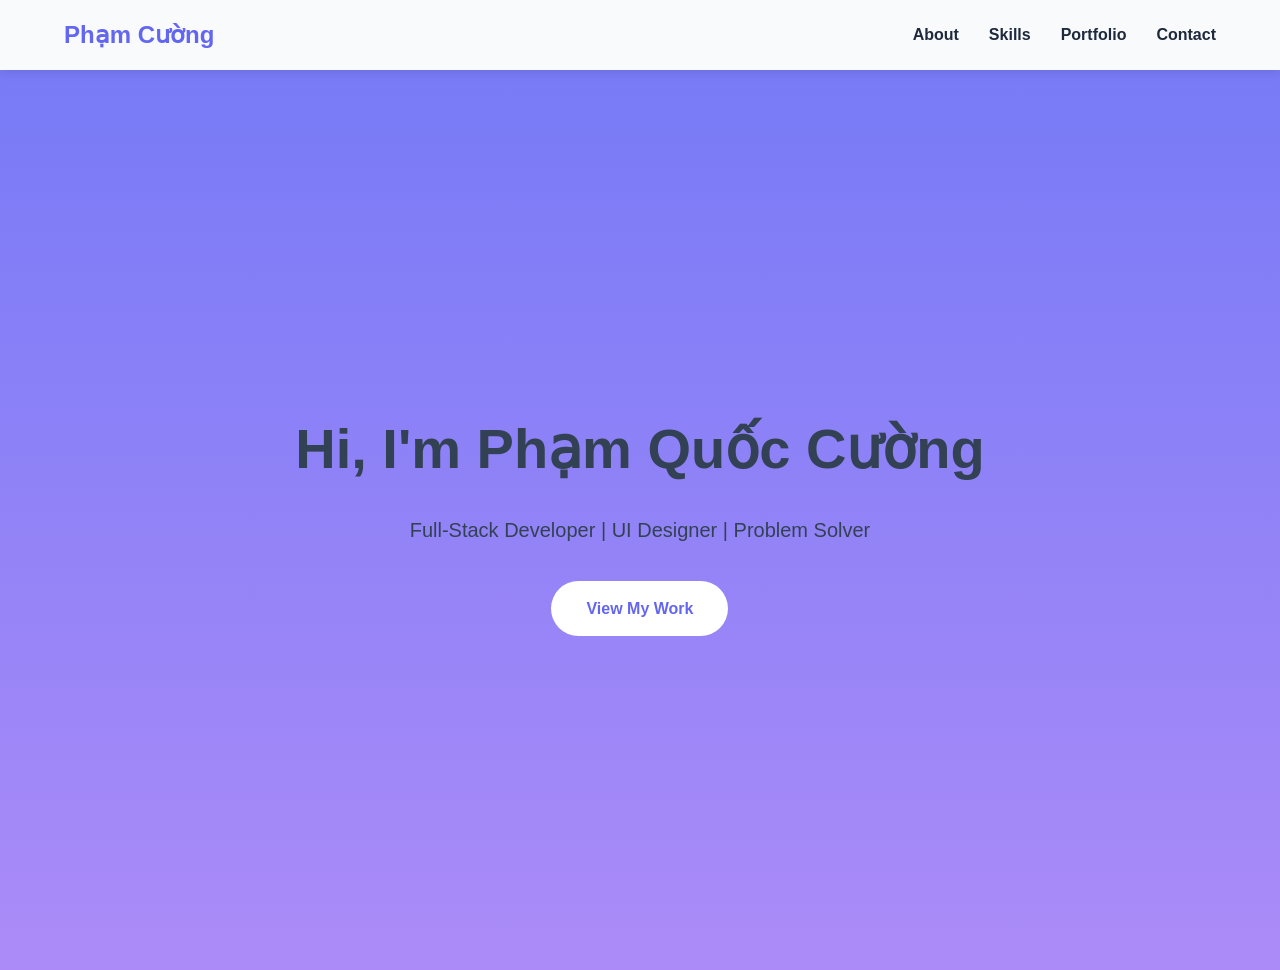
==== session_01_html_css/projects/portfolio_site/index.html @ f4f9f3dd "[FEATURE] Complete hero section with CTA" ====
<!DOCTYPE html>
<html lang="en">
<head>
    <meta charset="UTF-8">
    <meta name="viewport" content="width=device-width, initial-scale=1.0">
    <title>My Portfolio</title>

    <link rel="stylesheet" href="./css/variables.css">
    <link rel="stylesheet" href="./css/header.css">
    <link rel="stylesheet" href="./css/hero.css">
</head>

<body>
    <header class="header">
        <div class="container nav-container">
            <div class="logo">Phạm Cường</div>
            <input
                type="checkbox"
                id="menu-toggle"
                class="menu-toggle"
            >

            <label
                for="menu-toggle"
                class="hamburger"
            >
                <span></span>
                <span></span>
                <span></span>
            </label>
            <nav class="navbar">
                <a href="#about">About</a>
                <a href="#skills">Skills</a>
                <a href="#portfolio">Portfolio</a>
                <a href="#contact">Contact</a>
            </nav>
        </div>
    </header>
    
    <section class="hero">

        <div class="hero-content">
            <h1> Hi, I'm Phạm Quốc Cường</h1>

            <p>Full-Stack Developer | UI Designer | Problem Solver</p>
            <a href="#portfolio" class="cta-button">
                View My Work
            </a>

        </div>

    </section>

</body>
</html>
---- session_01_html_css/projects/portfolio_site/css/variables.css ----
/* RESET */
* {
    margin: 0;
    padding: 0;
    box-sizing: border-box;
}

/* CSS VARIABLES */
:root {

    --color-primary: #6366f1;
    --color-secondary: #8b5cf6;

    --color-dark: #1e293b;
    --color-light: #f8fafc;

    --color-text: #334155;

    --font-main: "Segoe UI", sans-serif;

    --transition: 0.3s ease;
}

/* GLOBAL STYLES */
html {
    scroll-behavior: smooth;
}

body {
    font-family: var(--font-main);

    color: var(--color-text);

    background: var(--color-light);

    line-height: 1.6;
}

a {
    text-decoration: none;
}

img {
    width: 100%;
    display: block;
}

/* CONTAINER */
.container {
    width: 90%;
    max-width: 1200px;

    margin: auto;
}
---- session_01_html_css/projects/portfolio_site/css/header.css ----
.header {
    position: sticky;
    top: 0;
    z-index: 1000;
    background: var(--color-light);
    box-shadow: 0 2px 10px rgba(0,0,0,0.1);
}

.nav-container {
    min-height: 70px;
    display: flex;
    justify-content: space-between;
    align-items: center;
}

.logo {

    font-size: 1.5rem;

    font-weight: bold;

    color: var(--color-primary);
}

.navbar {
    display: flex;
    gap: 30px;
}

.navbar a {
    position: relative;
    font-size: 1rem;
    font-weight: 600;
    color: var(--color-dark);
    transition: var(--transition);
}

.navbar a:hover {
    color: var(--color-primary);
}

.navbar a::after {
    content: "";
    position: absolute;
    left: 0;
    bottom: -5px;
    width: 0;
    height: 2px;
    background: var(--color-primary);
    transition: var(--transition);
}

.navbar a:hover::after {
    width: 100%;
}

.menu-toggle {
    display: none;
}

.hamburger {
    display: none;
    flex-direction: column;
    gap: 5px;
    cursor: pointer;
}
.hamburger span {
    width: 28px;
    height: 3px;
    background: var(--color-dark);
    border-radius: 5px;
}

@media (max-width: 1023px) {
    .navbar {
        gap: 20px;
    }
}

@media (max-width: 768px) {

    .hamburger {
        display: flex;
    }

    .navbar {
        position: absolute;
        top: 70px;
        left: 0;
        width: 100%;
        background: var(--color-light);
        flex-direction: column;
        align-items: center;
        padding: 20px 0;
        display: none;
    }

    .menu-toggle:checked ~ .navbar {
        display: flex;
    }
}
---- session_01_html_css/projects/portfolio_site/css/hero.css ----
.hero {
    min-height: 100vh;
    display: flex;
    justify-content: center;
    align-items: center;
    text-align: center;
    padding: 20px;
    background:
        linear-gradient(
            rgba(65, 68, 244, 0.7),
            rgba(139,92,246,0.7)
        )
}

.hero-content {
    max-width: 1000px;
}

.hero-content h1 {
    font-size: 3.5rem;
    margin-bottom: 20px;
}

.hero-content p {
    font-size: 1.25rem;
    margin-bottom: 35px;
}

.cta-button {
    display: inline-block;
    padding: 15px 35px;
    background: white;
    color: var(--color-primary);
    font-weight: bold;
    border-radius: 40px;
    transition: var(--transition);
}

.cta-button:hover {
    transform: scale(1.05);
    box-shadow: 0 10px 20px rgba(0,0,0,0.25);
}

@media (max-width: 1023px) {
    .hero-content h1 {
        font-size: 3rem;
    }
}

@media (max-width: 768px) {
    .hero-content h1 {
        font-size: 2.5rem;
    }
    .hero-content p {
        font-size: 1rem;
    }
    .cta-button {
        padding: 14px 28px;
    }
}
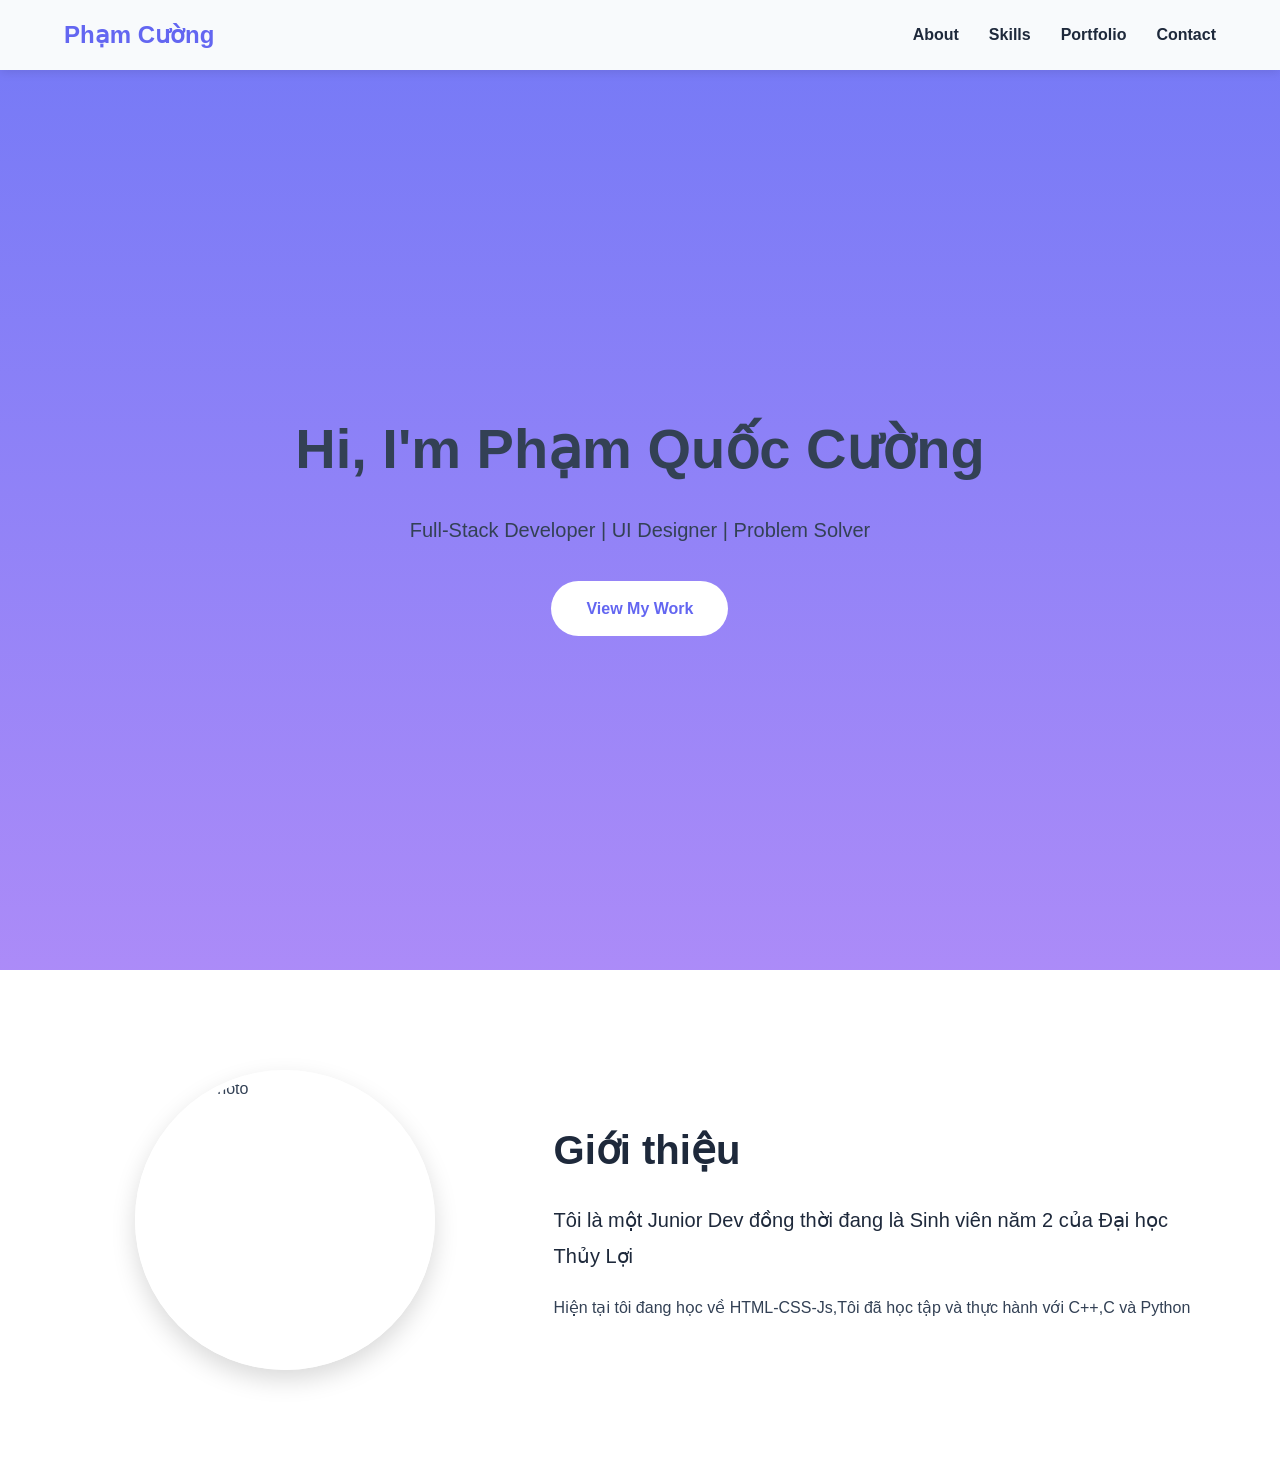
==== commit a25435f4: "[STYLE] Create about section layout" ====
--- a/session_01_html_css/projects/portfolio_site/index.html
+++ b/session_01_html_css/projects/portfolio_site/index.html
@@ -8,6 +8,7 @@
     <link rel="stylesheet" href="./css/variables.css">
     <link rel="stylesheet" href="./css/header.css">
     <link rel="stylesheet" href="./css/hero.css">
+    <link rel="stylesheet" href="./css/about.css">
 </head>
 
 <body>
@@ -36,7 +37,7 @@
             </nav>
         </div>
     </header>
-    
+
     <section class="hero">
 
         <div class="hero-content">
@@ -51,5 +52,23 @@
 
     </section>
 
+    <section id="about" class="about-section">
+        <div class="container">
+            <div class="about-grid">
+                <div class="about-image">
+                    <img src="https://encrypted-tbn0.gstatic.com/images?q=tbn:ANd9GcRK_eBcIOMDRFmD_ZRQ1Q0mMLTmLltrgWhUqQ&s" alt="Profile Photo">
+                </div>
+
+                <div class="about-content">
+                    <h2>Giới thiệu</h2>
+                    <p class="lead">
+                        Tôi là một Junior Dev đồng thời đang là Sinh viên năm 2 của Đại học Thủy Lợi
+                    </p>
+                    <p> Hiện tại tôi đang học về HTML-CSS-Js,Tôi đã học tập và thực hành với C++,C và Python</p>
+                </div>
+            </div>
+        </div>
+    </section>
+
 </body>
 </html>
--- a/session_01_html_css/projects/portfolio_site/css/about.css
+++ b/session_01_html_css/projects/portfolio_site/css/about.css
@@ -0,0 +1,56 @@
+.about-section {
+    padding: 100px 0;
+    background: white;
+}
+
+.about-grid {
+    display: grid;
+    grid-template-columns: 1fr 1.5fr;
+    gap: 3rem;
+    align-items: center;
+}
+
+.about-image {
+    display: flex;
+    justify-content: center;
+}
+.about-image img {
+    width: 300px;
+    height: 300px;
+    object-fit: cover;
+    border-radius: 50%;
+    border: 6px solid white;
+    box-shadow: 0 10px 25px rgba(0,0,0,0.15);
+}
+
+.about-content h2 {
+    font-size: 2.5rem;
+    color: var(--color-dark);
+    margin-bottom: 20px;
+}
+
+.about-content .lead {
+    font-size: 1.25rem;
+    font-weight: 300;
+    margin-bottom: 20px;
+    color: var(--color-dark);
+}
+
+.about-content p {
+    color: var(--color-text);
+    line-height: 1.8;
+}
+
+@media (max-width: 768px) {
+    .about-grid {
+        grid-template-columns: 1fr;
+        text-align: center;
+    }
+    .about-image img {
+        width: 200px;
+        height: 200px;
+    }
+    .about-content h2 {
+        font-size: 2rem;
+    }
+}
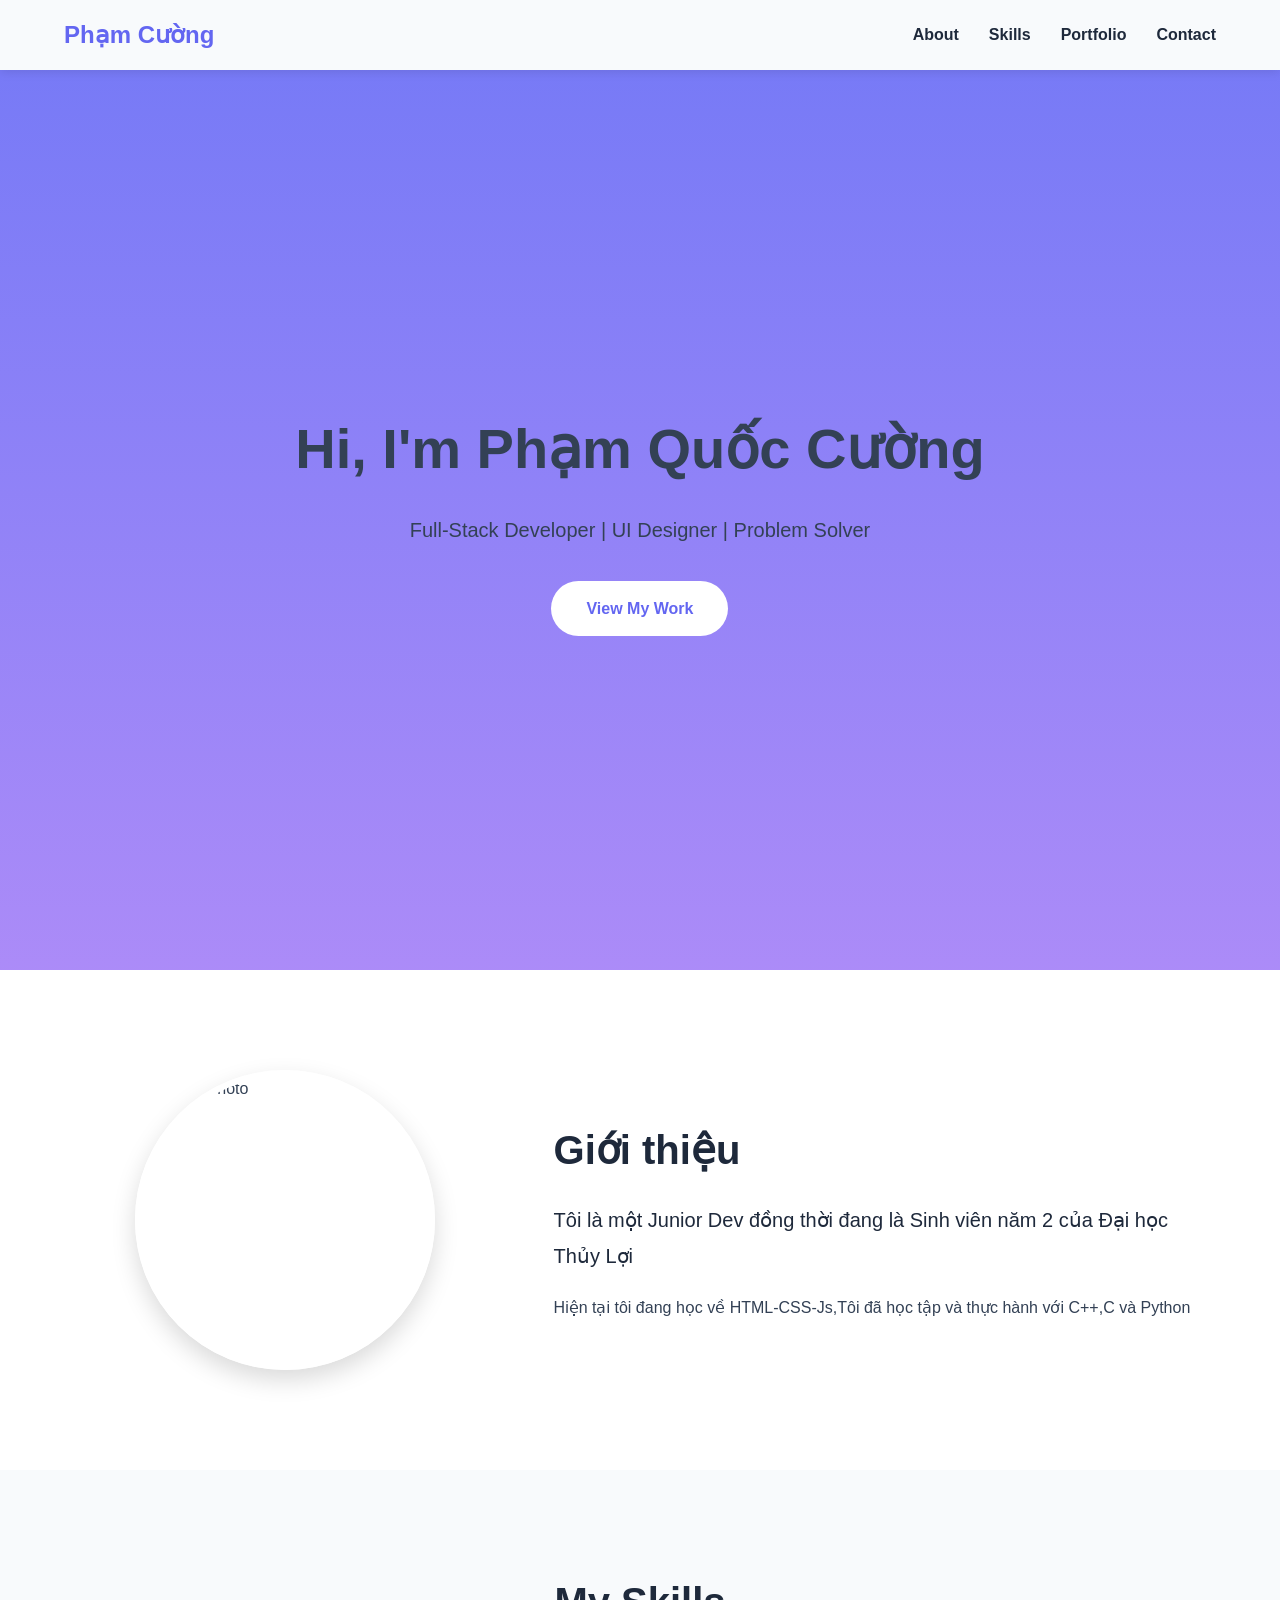
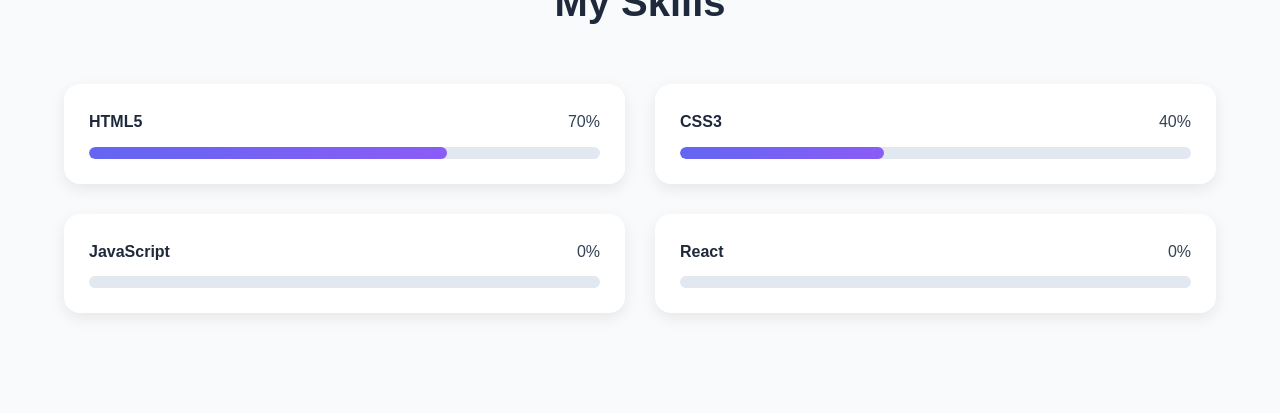
==== commit ae86d582: "[FEATURE] Add skills progress bars" ====
--- a/session_01_html_css/projects/portfolio_site/index.html
+++ b/session_01_html_css/projects/portfolio_site/index.html
@@ -9,6 +9,7 @@
     <link rel="stylesheet" href="./css/header.css">
     <link rel="stylesheet" href="./css/hero.css">
     <link rel="stylesheet" href="./css/about.css">
+    <link rel="stylesheet" href="./css/skills.css">
 </head>
 
 <body>
@@ -70,5 +71,72 @@
         </div>
     </section>
 
+    <section id="skills" class="skills-section">
+        <div class="container">
+            <h2 class="section-title">
+                My Skills
+            </h2>
+
+            <div class="skills-grid">
+                <div class="skill-item">
+                    <div class="skill-info">
+                        <span class="skill-name">
+                            HTML5
+                        </span>
+                        <span class="skill-percent">
+                            70%
+                        </span>
+                    </div>
+                    <div class="skill-bar">
+                        <div
+                            class="skill-progress html"
+                        ></div>
+                    </div>
+                </div>
+
+                <div class="skill-item">
+                    <div class="skill-info">
+                        <span class="skill-name">
+                            CSS3
+                        </span>
+                        <span class="skill-percent">
+                            40%
+                        </span>
+                    </div>
+
+                    <div class="skill-bar">
+                        <div class="skill-progress css"></div>
+                    </div>
+                </div>
+                <div class="skill-item">
+                    <div class="skill-info">
+                        <span class="skill-name">
+                            JavaScript
+                        </span>
+                        <span class="skill-percent">
+                            0%
+                        </span>
+                    </div>
+                    <div class="skill-bar">
+                        <div class="skill-progress javascript"></div>
+                    </div>
+                </div>
+
+                <div class="skill-item">
+                    <div class="skill-info">
+                        <span class="skill-name">
+                            React
+                        </span>
+                        <span class="skill-percent">
+                            0%
+                        </span>
+                    </div>
+                    <div class="skill-bar">
+                        <div class="skill-progress react"></div>
+                    </div>
+                </div>
+            </div>
+        </div>
+    </section>
 </body>
 </html>
--- a/session_01_html_css/projects/portfolio_site/css/skills.css
+++ b/session_01_html_css/projects/portfolio_site/css/skills.css
@@ -0,0 +1,88 @@
+.skills-section {
+    padding: 100px 0;
+    background: #f8fafc;
+}
+.section-title {
+    text-align: center;
+    font-size: 2.5rem;
+    margin-bottom: 50px;
+    color: var(--color-dark);
+}
+.skills-grid {
+    display: grid;
+    grid-template-columns: repeat(2, 1fr);
+    gap: 30px;
+}
+
+.skill-item {
+    background: white;
+    padding: 25px;
+    border-radius: 16px;
+    box-shadow: 0 5px 15px rgba(0,0,0,0.08);
+}
+
+.skill-info {
+    display: flex;
+    justify-content: space-between;
+    margin-bottom: 12px;
+}
+
+.skill-name {
+    font-weight: 600;
+    color: var(--color-dark);
+}
+.skill-percent {
+    color: var(--color-text);
+}
+
+.skill-bar {
+    width: 100%;
+    height: 12px;
+    background: #e2e8f0;
+    border-radius: 999px;
+    overflow: hidden;
+}
+
+.skill-progress {
+    height: 100%;
+    width: 0;
+    border-radius: 999px;
+    background:
+        linear-gradient(
+            90deg,
+            var(--color-primary),
+            var(--color-secondary)
+        );
+    animation: fillBar 1.5s ease-out forwards;
+}
+
+.skill-progress.html {
+    width: 70%;
+}
+
+.skill-progress.css {
+    width: 40%;
+}
+
+.skill-progress.javascript {
+    width: 0%;
+}
+
+.skill-progress.react {
+    width: 0%;
+}
+
+@keyframes fillBar {
+    from {
+        width: 0;
+    }
+}
+
+@media (max-width: 768px) {
+    .skills-grid {
+        grid-template-columns: 1fr;
+    }
+    .section-title {
+        font-size: 2rem;
+    }
+}
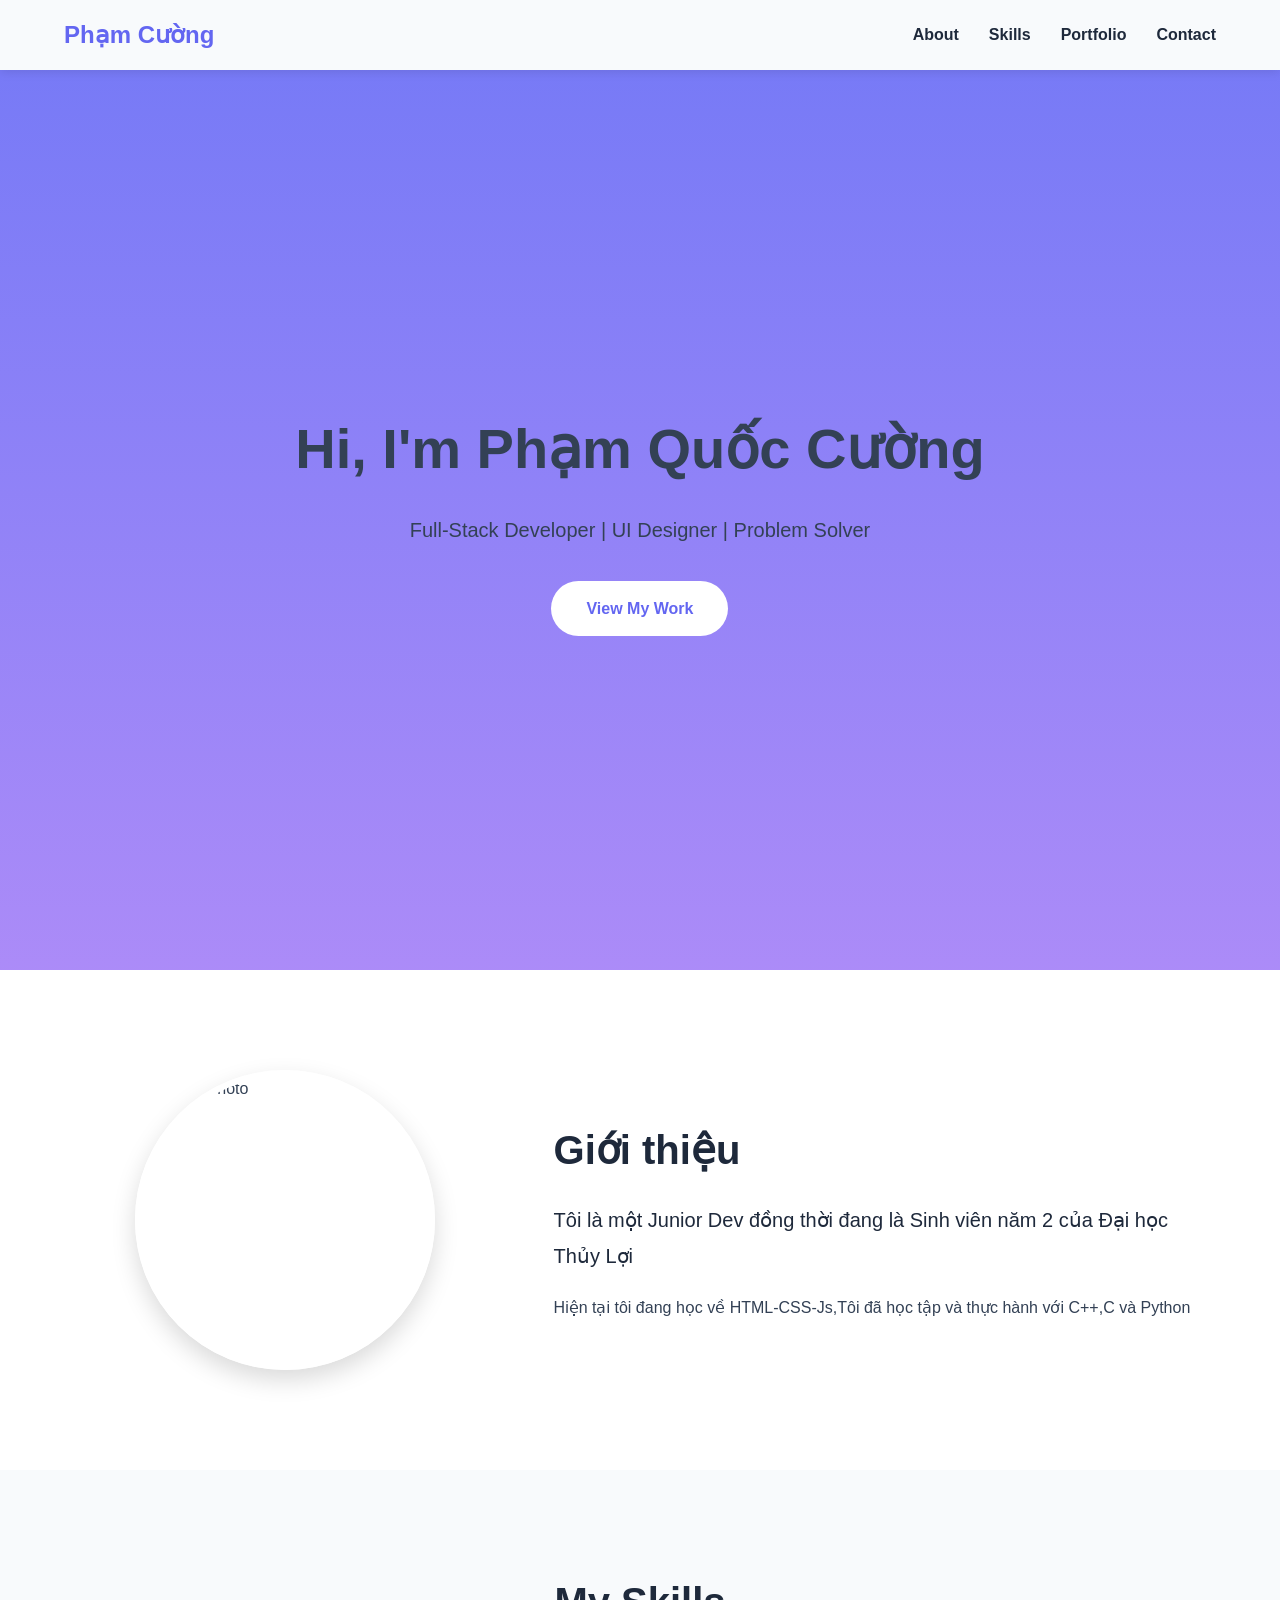
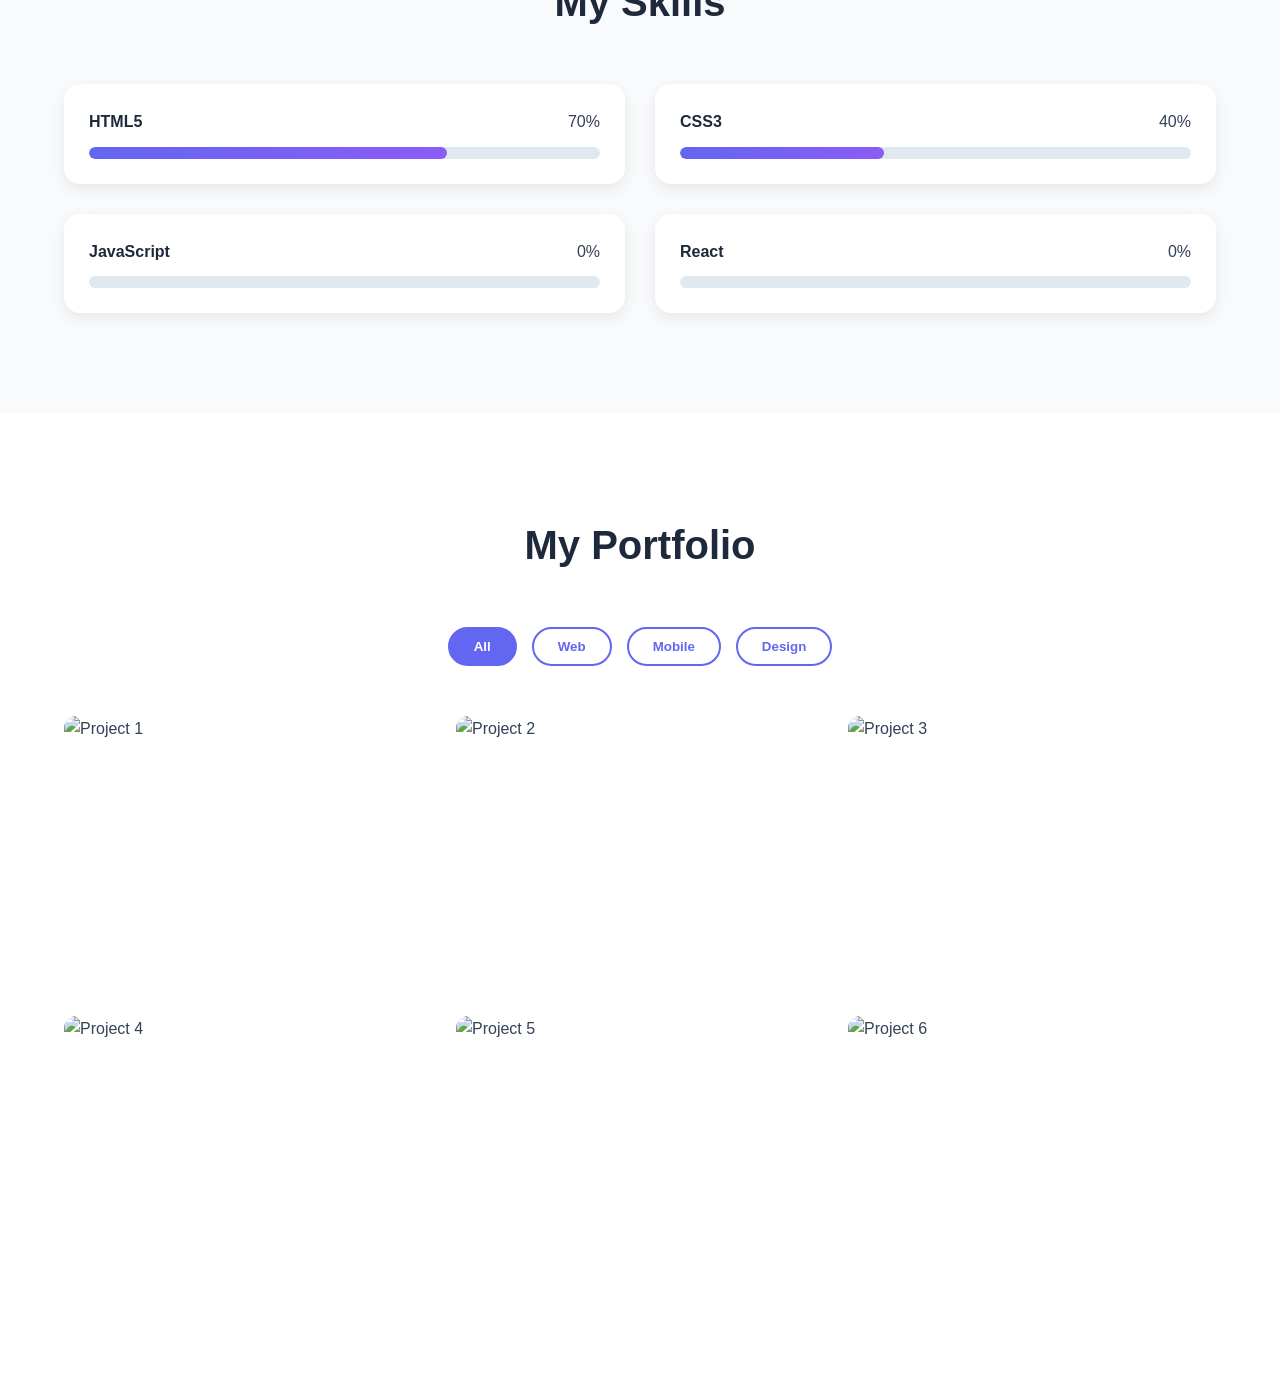
==== commit 6bf54d9b: "[FEATURE] Build portfolio grid layout" ====
--- a/session_01_html_css/projects/portfolio_site/index.html
+++ b/session_01_html_css/projects/portfolio_site/index.html
@@ -6,10 +6,12 @@
     <title>My Portfolio</title>
 
     <link rel="stylesheet" href="./css/variables.css">
+    <link rel="stylesheet" href="./css/base.css">
     <link rel="stylesheet" href="./css/header.css">
     <link rel="stylesheet" href="./css/hero.css">
     <link rel="stylesheet" href="./css/about.css">
     <link rel="stylesheet" href="./css/skills.css">
+    <link rel="stylesheet" href="./css/portfolio.css">
 </head>
 
 <body>
@@ -138,5 +140,113 @@
             </div>
         </div>
     </section>
+    <section id="portfolio" class="portfolio-section">
+        <div class="container">
+
+            <h2 class="section-title">My Portfolio</h2>
+
+            <div class="portfolio-filters">
+                <button class="filter-btn active">All</button>
+                <button class="filter-btn">Web</button>
+                <button class="filter-btn">Mobile</button>
+                <button class="filter-btn">Design</button>
+            </div>
+
+            <div class="portfolio-grid">
+
+                <!-- ITEM 1 -->
+                <div class="portfolio-item" data-category="web">
+
+                    <img
+                        src="https://picsum.photos/id/1015/600/400"
+                        alt="Project 1"
+                    >
+
+                    <div class="portfolio-overlay">
+                        <h3>E-Commerce Website</h3>
+                        <p>React + Node.js</p>
+                    </div>
+
+                </div>
+
+                <!-- ITEM 2 -->
+                <div class="portfolio-item" data-category="mobile">
+
+                    <img
+                        src="https://picsum.photos/id/1011/600/400"
+                        alt="Project 2"
+                    >
+
+                    <div class="portfolio-overlay">
+                        <h3>Food Delivery App</h3>
+                        <p>Flutter Mobile App</p>
+                    </div>
+
+                </div>
+
+                <!-- ITEM 3 -->
+                <div class="portfolio-item" data-category="design">
+
+                    <img
+                        src="https://picsum.photos/id/1005/600/400"
+                        alt="Project 3"
+                    >
+
+                    <div class="portfolio-overlay">
+                        <h3>Dashboard Design</h3>
+                        <p>UI/UX Design</p>
+                    </div>
+
+                </div>
+
+                <!-- ITEM 4 -->
+                <div class="portfolio-item" data-category="web">
+
+                    <img
+                        src="https://picsum.photos/id/1025/600/400"
+                        alt="Project 4"
+                    >
+
+                    <div class="portfolio-overlay">
+                        <h3>Portfolio Website</h3>
+                        <p>HTML + CSS</p>
+                    </div>
+
+                </div>
+
+                <!-- ITEM 5 -->
+                <div class="portfolio-item" data-category="mobile">
+
+                    <img
+                        src="https://picsum.photos/id/1040/600/400"
+                        alt="Project 5"
+                    >
+
+                    <div class="portfolio-overlay">
+                        <h3>Travel App</h3>
+                        <p>Mobile UI Design</p>
+                    </div>
+
+                </div>
+
+                <!-- ITEM 6 -->
+                <div class="portfolio-item" data-category="web">
+
+                    <img
+                        src="https://picsum.photos/id/1035/600/400"
+                        alt="Project 6"
+                    >
+
+                    <div class="portfolio-overlay">
+                        <h3>Admin Dashboard</h3>
+                        <p>Vue + Firebase</p>
+                    </div>
+
+                </div>
+
+            </div>
+
+        </div>
+    </section>
 </body>
 </html>
--- a/session_01_html_css/projects/portfolio_site/css/variables.css
+++ b/session_01_html_css/projects/portfolio_site/css/variables.css
@@ -1,11 +1,3 @@
-/* RESET */
-* {
-    margin: 0;
-    padding: 0;
-    box-sizing: border-box;
-}
-
-/* CSS VARIABLES */
 :root {
 
     --color-primary: #6366f1;
@@ -19,36 +11,4 @@
     --font-main: "Segoe UI", sans-serif;
 
     --transition: 0.3s ease;
-}
-
-/* GLOBAL STYLES */
-html {
-    scroll-behavior: smooth;
-}
-
-body {
-    font-family: var(--font-main);
-
-    color: var(--color-text);
-
-    background: var(--color-light);
-
-    line-height: 1.6;
-}
-
-a {
-    text-decoration: none;
-}
-
-img {
-    width: 100%;
-    display: block;
-}
-
-/* CONTAINER */
-.container {
-    width: 90%;
-    max-width: 1200px;
-
-    margin: auto;
 }
--- a/session_01_html_css/projects/portfolio_site/css/base.css
+++ b/session_01_html_css/projects/portfolio_site/css/base.css
@@ -0,0 +1,32 @@
+* {
+    margin: 0;
+    padding: 0;
+    box-sizing: border-box;
+}
+
+html {
+    scroll-behavior: smooth;
+}
+
+body {
+    font-family: var(--font-main);
+    color: var(--color-text);
+    background: var(--color-light);
+    line-height: 1.6;
+}
+
+a {
+    text-decoration: none;
+}
+
+img {
+    width: 100%;
+    display: block;
+}
+
+.container {
+    width: 90%;
+    max-width: 1200px;
+
+    margin: auto;
+}
--- a/session_01_html_css/projects/portfolio_site/css/portfolio.css
+++ b/session_01_html_css/projects/portfolio_site/css/portfolio.css
@@ -0,0 +1,98 @@
+.portfolio-section {
+    padding: 100px 0;
+    background: white;
+}
+
+.portfolio-filters {
+    display: flex;
+    justify-content: center;
+    flex-wrap: wrap;
+    gap: 15px;
+    margin-bottom: 50px;
+}
+
+.filter-btn {
+    background: transparent;
+    border: 2px solid var(--color-primary);
+    padding: 10px 24px;
+    border-radius: 25px;
+    cursor: pointer;
+    font-weight: 600;
+    color: var(--color-primary);
+    transition: all 0.3s ease;
+}
+
+.filter-btn:hover,
+.filter-btn.active {
+    background: var(--color-primary);
+    color: white;
+}
+
+.portfolio-grid {
+    display: grid;
+    grid-template-columns: repeat(3,1fr);
+    gap: 1.5rem;
+}
+
+.portfolio-item {
+    position: relative;
+    overflow: hidden;
+    border-radius: 12px;
+}
+
+.portfolio-item img {
+    width: 100%;
+    aspect-ratio: 4/3;
+    object-fit: cover;
+    transition: transform 0.4s ease;
+}
+
+.portfolio-overlay {
+    position: absolute;
+    inset: 0;
+
+    background:
+        linear-gradient(
+            to top,
+            rgba(30,41,59,0.95) 0%,
+            rgba(30,41,59,0.6) 50%,
+            transparent 100%
+        );
+
+    display: flex;
+    flex-direction: column;
+    justify-content: flex-end;
+
+    padding: 1.5rem;
+
+    opacity: 0;
+
+    transition: opacity 0.3s ease;
+}
+
+.portfolio-overlay h3 {
+    color: white;
+    margin-bottom: 8px;
+    font-size: 1.3rem;
+}
+
+.portfolio-overlay p {
+    color: #e2e8f0;
+}
+
+@media (max-width: 1023px) {
+    .portfolio-grid {
+        grid-template-columns: repeat(2,1fr);
+    }
+}
+
+@media (max-width: 768px) {
+
+    .portfolio-grid {
+        grid-template-columns: 1fr;
+    }
+
+    .section-title {
+        font-size: 2rem;
+    }
+}
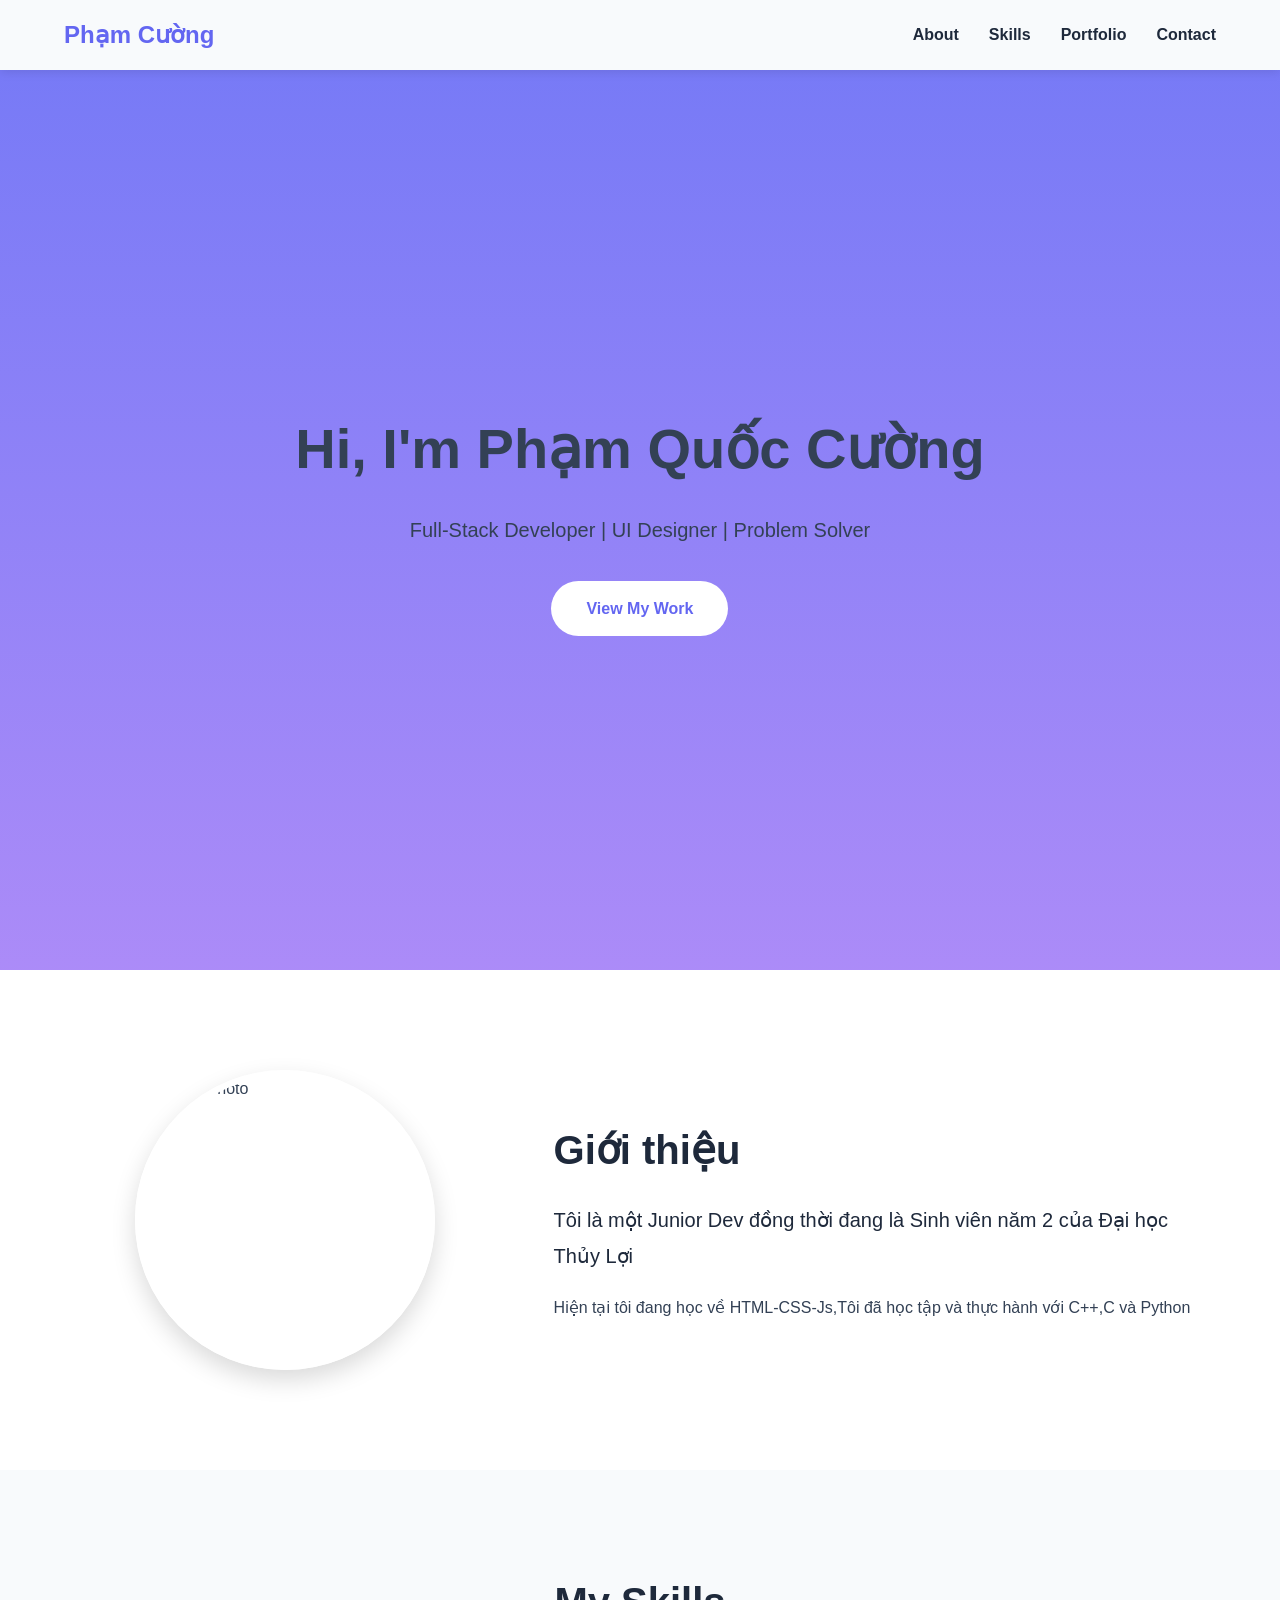
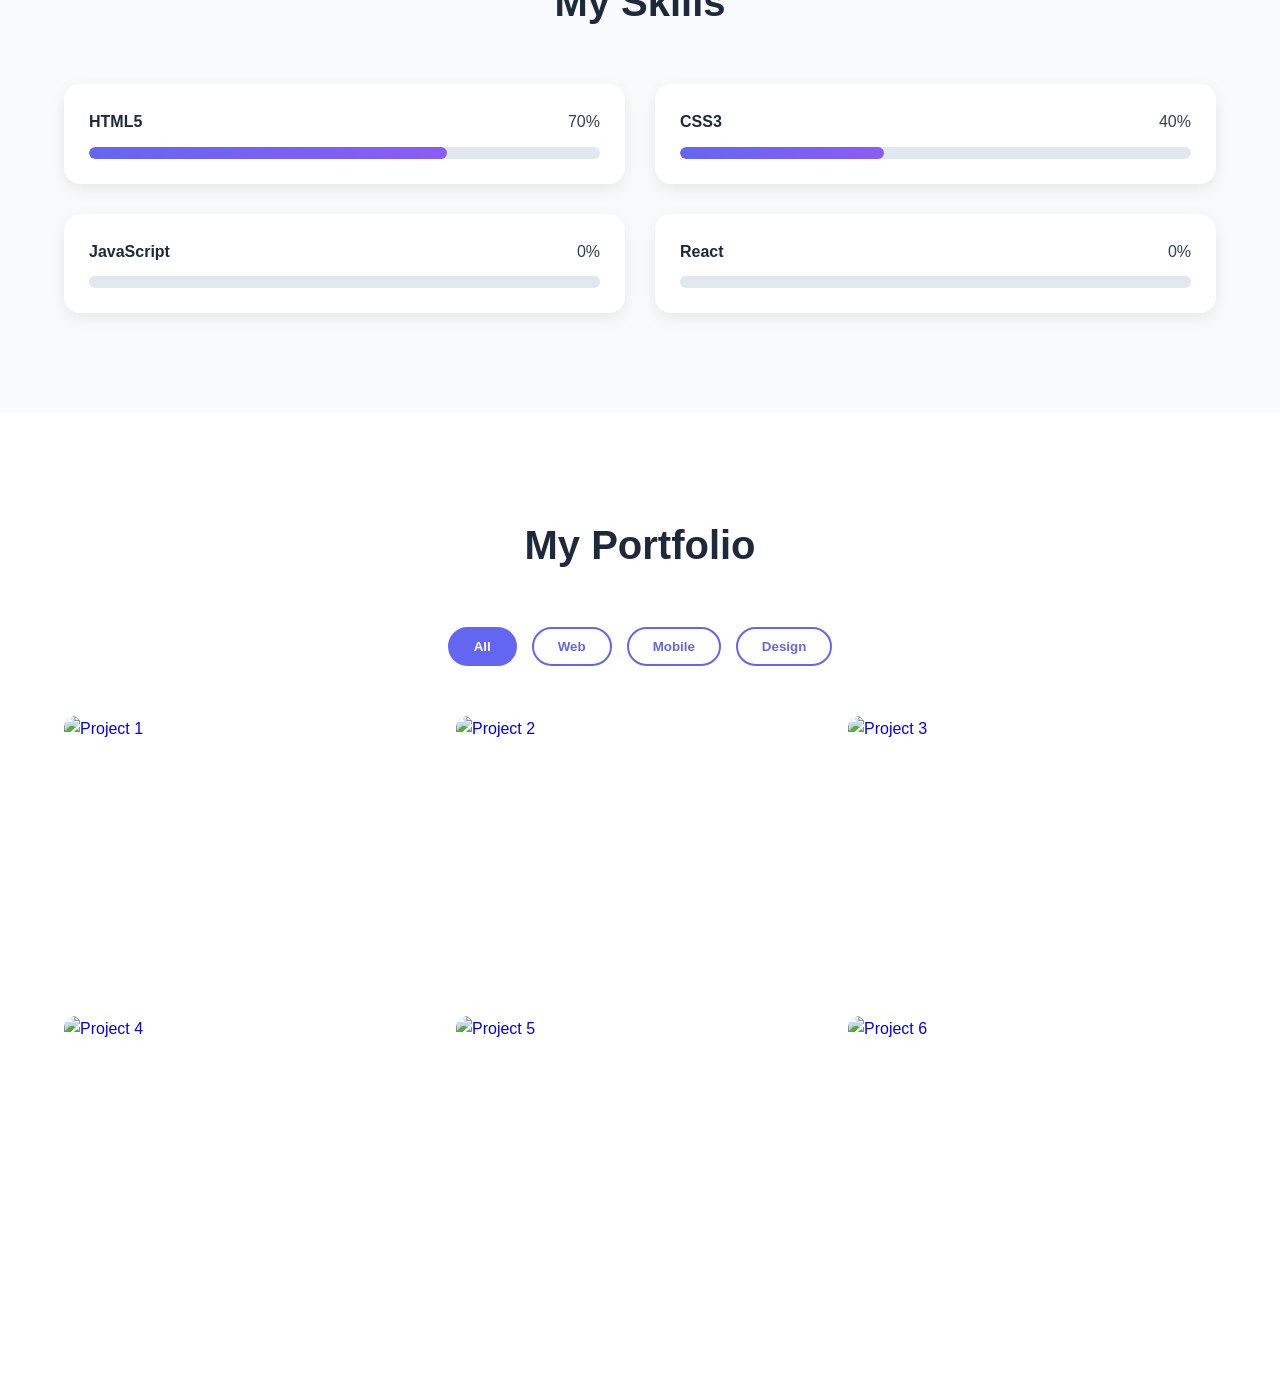
==== commit be1a2256: "[FEATURE] Implement CSS-only lightbox" ====
--- a/session_01_html_css/projects/portfolio_site/index.html
+++ b/session_01_html_css/projects/portfolio_site/index.html
@@ -140,6 +140,7 @@
             </div>
         </div>
     </section>
+
     <section id="portfolio" class="portfolio-section">
         <div class="container">
 
@@ -154,99 +155,163 @@
 
             <div class="portfolio-grid">
 
-                <!-- ITEM 1 -->
                 <div class="portfolio-item" data-category="web">
-
-                    <img
-                        src="https://picsum.photos/id/1015/600/400"
-                        alt="Project 1"
-                    >
-
-                    <div class="portfolio-overlay">
-                        <h3>E-Commerce Website</h3>
-                        <p>React + Node.js</p>
-                    </div>
-
-                </div>
-
-                <!-- ITEM 2 -->
+                    <a href="#lightbox-1" class="lightbox-link">
+                        <img
+                            src="https://img.magnific.com/free-photo/cascade-boat-clean-china-natural-rural_1417-1356.jpg"
+                            alt="Project 1"
+                        >
+
+                        <div class="portfolio-overlay">
+                            <h3>E-Commerce Website</h3>
+                            <p>React + Node.js</p>
+                        </div>
+                    </a>
+
+                </div>
+
                 <div class="portfolio-item" data-category="mobile">
-
-                    <img
-                        src="https://picsum.photos/id/1011/600/400"
-                        alt="Project 2"
-                    >
-
-                    <div class="portfolio-overlay">
-                        <h3>Food Delivery App</h3>
-                        <p>Flutter Mobile App</p>
-                    </div>
-
-                </div>
-
-                <!-- ITEM 3 -->
+                    <a href="#lightbox-2" class="lightbox-link">
+                        <img
+                            src="https://www.shutterstock.com/image-photo/sun-sets-behind-mountain-ranges-600nw-2479236003.jpg"
+                            alt="Project 2"
+                        >
+
+                        <div class="portfolio-overlay">
+                            <h3>Food Delivery App</h3>
+                            <p>Flutter Mobile App</p>
+                        </div>
+                    </a>
+
+                </div>
+
                 <div class="portfolio-item" data-category="design">
-
-                    <img
-                        src="https://picsum.photos/id/1005/600/400"
-                        alt="Project 3"
-                    >
-
-                    <div class="portfolio-overlay">
-                        <h3>Dashboard Design</h3>
-                        <p>UI/UX Design</p>
-                    </div>
-
-                </div>
-
-                <!-- ITEM 4 -->
+                    <a href="#lightbox-3" class="lightbox-link">
+                        <img
+                            src="https://encrypted-tbn0.gstatic.com/images?q=tbn:ANd9GcSqHa6Hd-YD9QyMxIS8fYtVx6WnUDx4SQb3aw&s"
+                            alt="Project 3"
+                        >
+
+                        <div class="portfolio-overlay">
+                            <h3>Dashboard Design</h3>
+                            <p>UI/UX Design</p>
+                        </div>
+                    </a>
+                </div>
+
                 <div class="portfolio-item" data-category="web">
-
-                    <img
-                        src="https://picsum.photos/id/1025/600/400"
-                        alt="Project 4"
-                    >
-
-                    <div class="portfolio-overlay">
-                        <h3>Portfolio Website</h3>
-                        <p>HTML + CSS</p>
-                    </div>
-
+                    <a href="#lightbox-4" class="lightbox-link">
+                        <img
+                            src="https://encrypted-tbn0.gstatic.com/images?q=tbn:ANd9GcQ_FWF2judaujT30K9sMf-tZFhMWpgP6xCemw&s"
+                            alt="Project 4"
+                        >
+
+                        <div class="portfolio-overlay">
+                            <h3>Portfolio Website</h3>
+                            <p>HTML + CSS</p>
+                        </div>
+                    </a>
                 </div>
 
                 <!-- ITEM 5 -->
                 <div class="portfolio-item" data-category="mobile">
-
-                    <img
-                        src="https://picsum.photos/id/1040/600/400"
-                        alt="Project 5"
-                    >
-
-                    <div class="portfolio-overlay">
-                        <h3>Travel App</h3>
-                        <p>Mobile UI Design</p>
-                    </div>
-
-                </div>
-
-                <!-- ITEM 6 -->
+                    <a href="#lightbox-5" class="lightbox-link">
+                        <img
+                            src="https://encrypted-tbn0.gstatic.com/images?q=tbn:ANd9GcTsMz6inykSgB9SlFIe-veDF1JKhHTCMDibNQ&s"
+                            alt="Project 5"
+                        >
+
+                        <div class="portfolio-overlay">
+                            <h3>Travel App</h3>
+                            <p>Mobile UI Design</p>
+                        </div>
+                    </a>
+                </div>
+
                 <div class="portfolio-item" data-category="web">
-
-                    <img
-                        src="https://picsum.photos/id/1035/600/400"
-                        alt="Project 6"
-                    >
-
-                    <div class="portfolio-overlay">
-                        <h3>Admin Dashboard</h3>
-                        <p>Vue + Firebase</p>
-                    </div>
-
+                    <a href="#lightbox-6" class="lightbox-link">
+                        <img
+                            src="https://encrypted-tbn0.gstatic.com/images?q=tbn:ANd9GcS5kzei-ktqKEkPkgY-cIWJkOLENNfYOGovYw&s"
+                            alt="Project 6"
+                        >
+
+                        <div class="portfolio-overlay">
+                            <h3>Admin Dashboard</h3>
+                            <p>Vue + Firebase</p>
+                        </div>
+                    </a>
                 </div>
 
             </div>
 
         </div>
     </section>
+
+
+<div id="lightbox-1" class="lightbox">
+    <img
+        src="https://img.magnific.com/free-photo/cascade-boat-clean-china-natural-rural_1417-1356.jpg"
+        alt="Project 1"
+    >
+
+    <a href="#" class="lightbox-close">
+        &times;
+    </a>
+</div>
+
+<div id="lightbox-2" class="lightbox">
+    <img
+        src="https://www.shutterstock.com/image-photo/sun-sets-behind-mountain-ranges-600nw-2479236003.jpg"
+        alt="Project 2"
+    >
+
+    <a href="#" class="lightbox-close">
+        &times;
+    </a>
+</div>
+
+<div id="lightbox-3" class="lightbox">
+    <img
+        src="https://encrypted-tbn0.gstatic.com/images?q=tbn:ANd9GcSqHa6Hd-YD9QyMxIS8fYtVx6WnUDx4SQb3aw&s"
+        alt="Project 3"
+    >
+
+    <a href="#" class="lightbox-close">
+        &times;
+    </a>
+</div>
+
+<div id="lightbox-4" class="lightbox">
+    <img
+        src="https://encrypted-tbn0.gstatic.com/images?q=tbn:ANd9GcQ_FWF2judaujT30K9sMf-tZFhMWpgP6xCemw&s"
+        alt="Project 4"
+    >
+
+    <a href="#" class="lightbox-close">
+        &times;
+    </a>
+</div>
+
+<div id="lightbox-5" class="lightbox">
+    <img
+        src="https://encrypted-tbn0.gstatic.com/images?q=tbn:ANd9GcTsMz6inykSgB9SlFIe-veDF1JKhHTCMDibNQ&s"
+        alt="Project 5"
+    >
+
+    <a href="#" class="lightbox-close">
+        &times;
+    </a>
+</div>
+
+<div id="lightbox-6" class="lightbox">
+    <img
+        src="https://encrypted-tbn0.gstatic.com/images?q=tbn:ANd9GcS5kzei-ktqKEkPkgY-cIWJkOLENNfYOGovYw&s"
+        alt="Project 6"
+    >
+
+    <a href="#" class="lightbox-close">
+        &times;
+    </a>
+</div>
 </body>
 </html>
--- a/session_01_html_css/projects/portfolio_site/css/portfolio.css
+++ b/session_01_html_css/projects/portfolio_site/css/portfolio.css
@@ -95,4 +95,89 @@
     .section-title {
         font-size: 2rem;
     }
+}
+
+.portfolio-item:hover img {
+    transform: scale(1.1);
+}
+
+.portfolio-item:hover .portfolio-overlay {
+    opacity: 1;
+} 
+.portfolio-overlay {
+    position: absolute;
+    inset: 0;
+
+    background:
+        linear-gradient(
+            to top,
+            rgba(0,0,0,0.8),
+            transparent
+        );
+
+    display: flex;
+    flex-direction: column;
+    justify-content: flex-end;
+
+    padding: 1.5rem;
+
+    opacity: 0;
+
+    transition: opacity 0.3s ease;
+}
+
+.portfolio-item:hover .portfolio-overlay {
+    opacity: 1;
+}
+
+.portfolio-overlay h3 {
+    color: white;
+    margin-bottom: 8px;
+    font-size: 1.3rem;
+}
+
+.portfolio-overlay p {
+    color: #f1f5f9;
+}
+
+.lightbox {
+    position: fixed;
+    inset: 0;
+
+    background: rgba(0,0,0,0.95);
+
+    display: flex;
+    justify-content: center;
+    align-items: center;
+
+    opacity: 0;
+    visibility: hidden;
+
+    transition: all 0.3s ease;
+
+    z-index: 2000;
+}
+
+.lightbox:target {
+    opacity: 1;
+    visibility: visible;
+}
+
+/* LIGHTBOX IMAGE */
+.lightbox img {
+    width: 85%;
+    max-width: 1000px;
+    border-radius: 12px;
+}
+
+.lightbox-close {
+    position: absolute;
+    top: 20px;
+    right: 20px;
+
+    font-size: 2rem;
+
+    color: white;
+
+    text-decoration: none;
 }
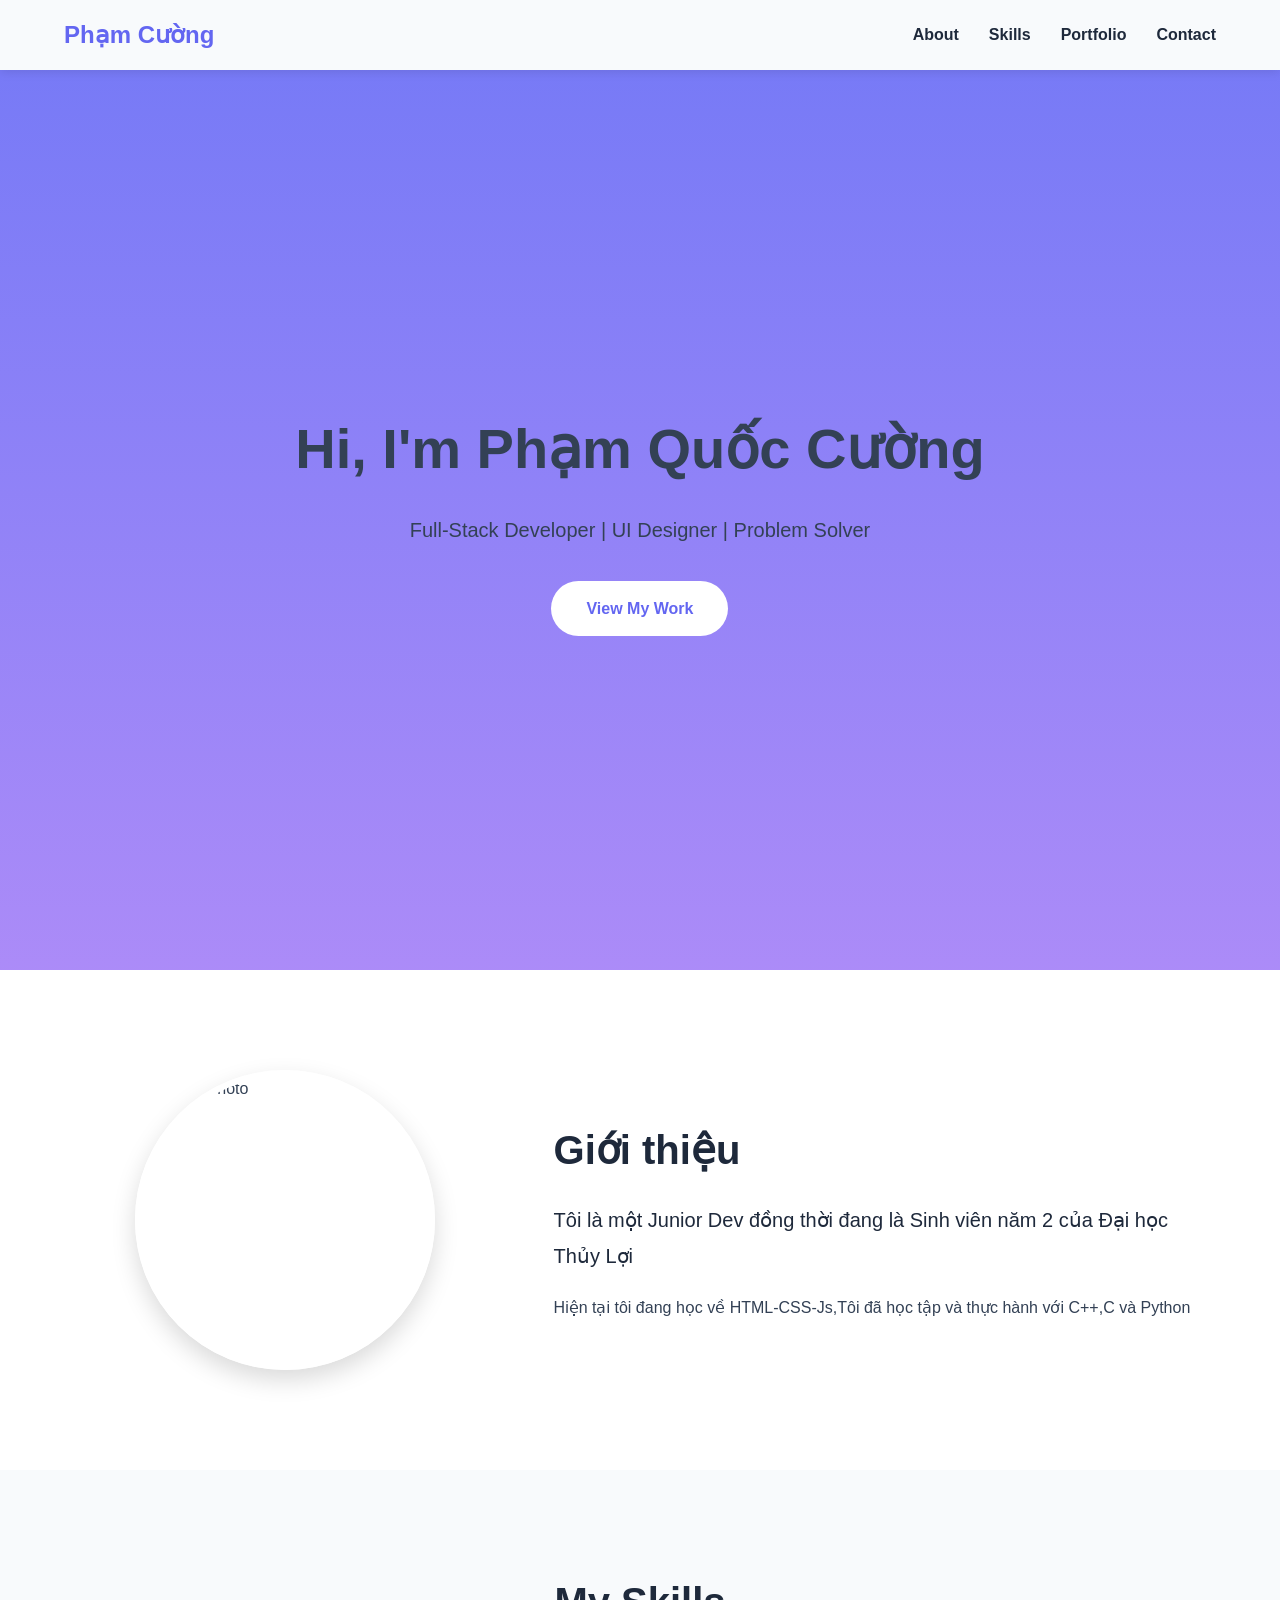
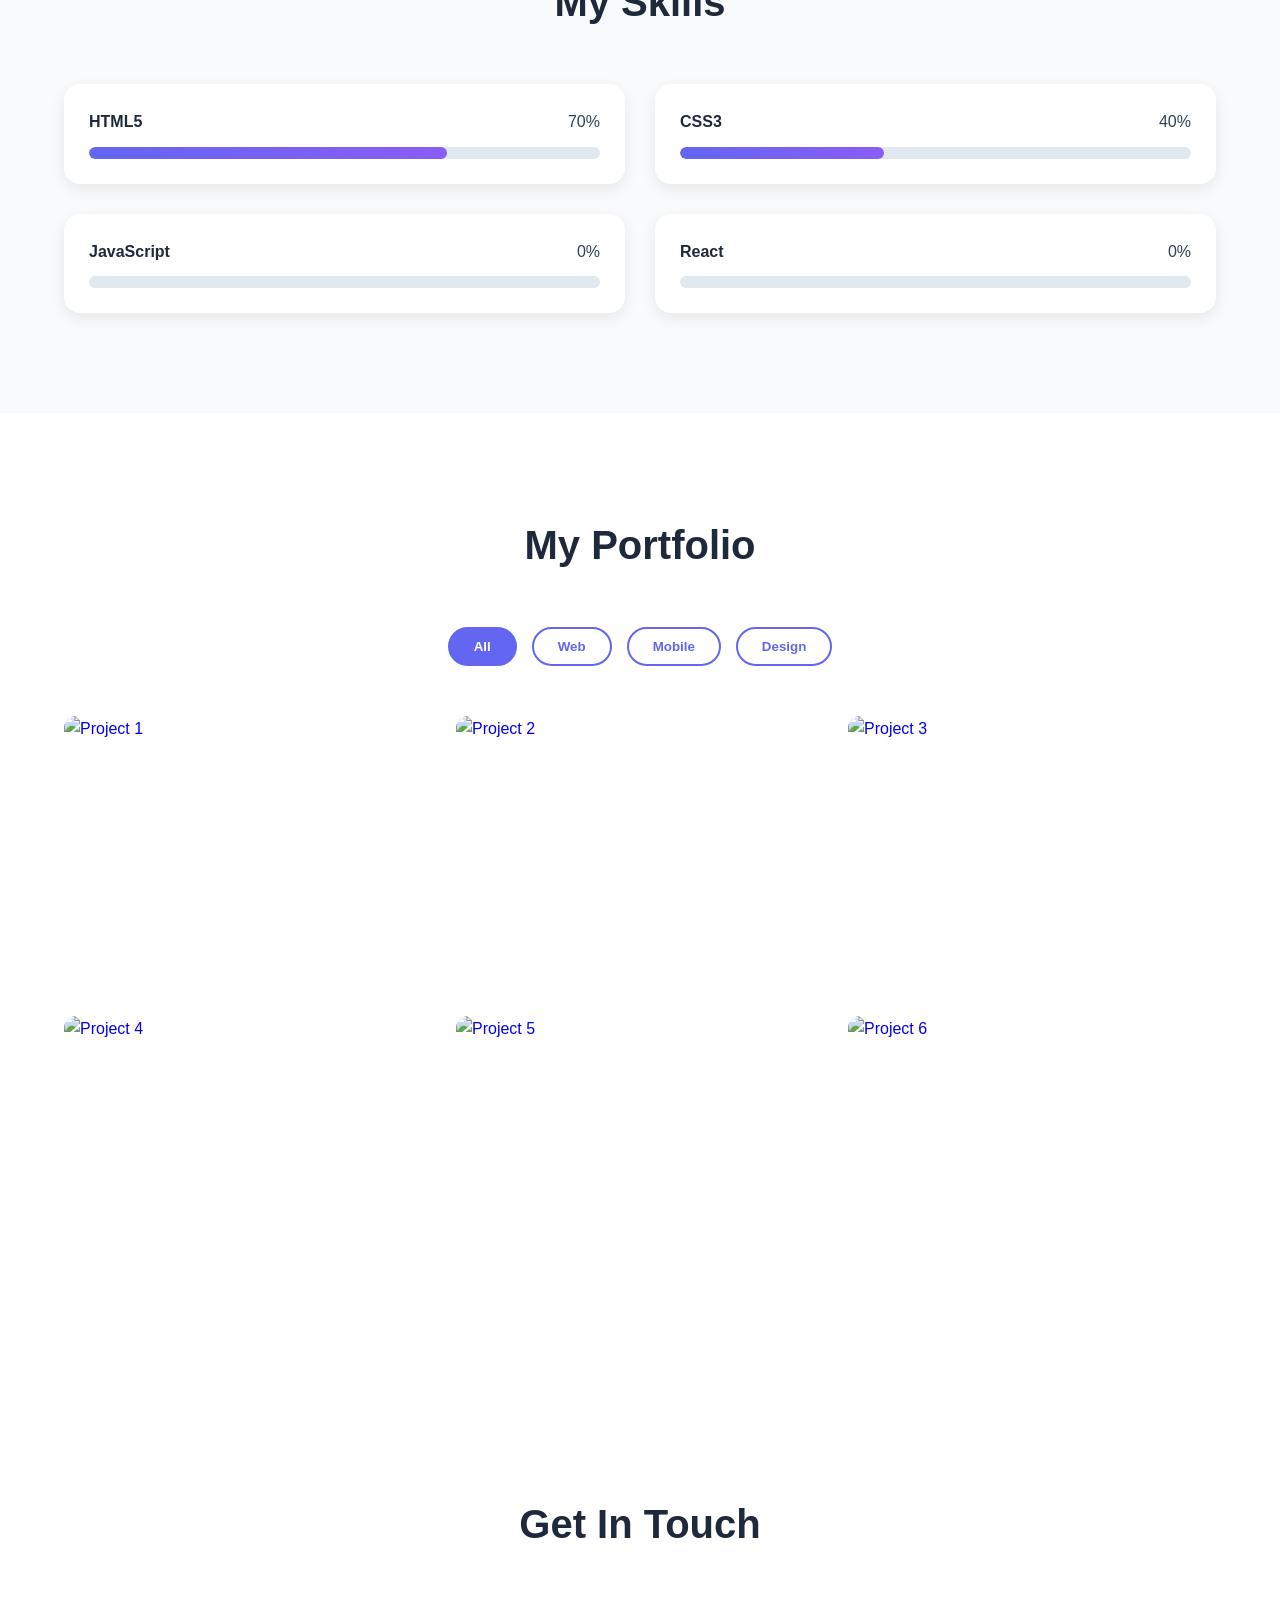
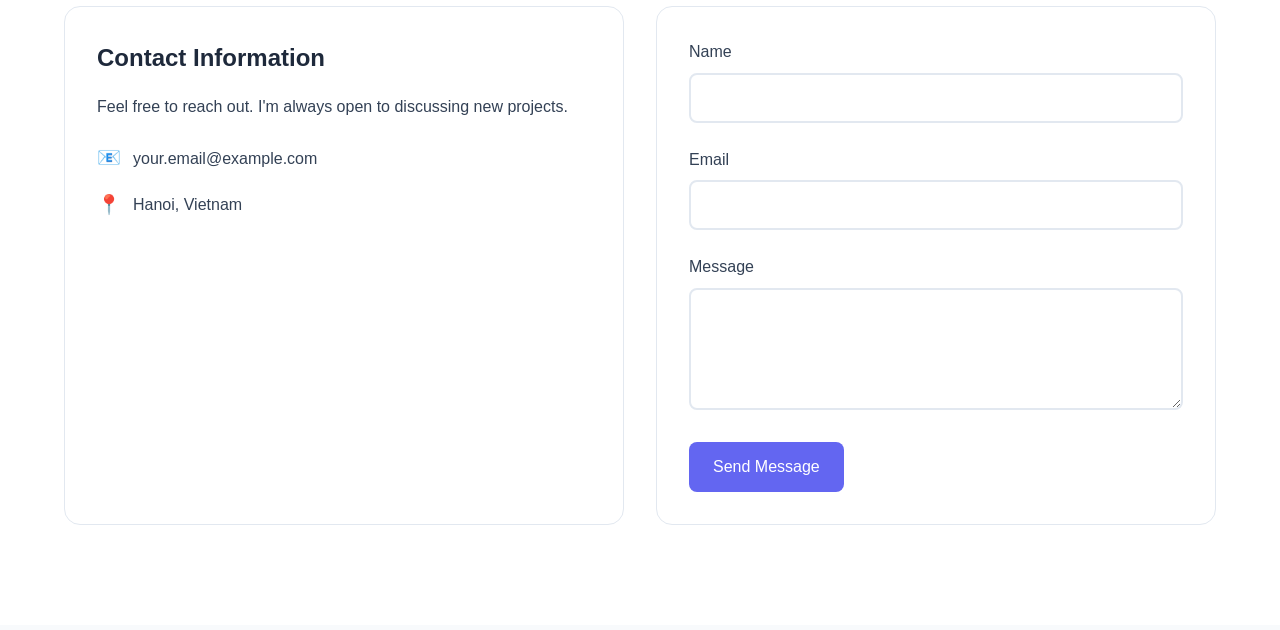
==== commit 6846d188: "[FEATURE] Style contact form inputs" ====
--- a/session_01_html_css/projects/portfolio_site/index.html
+++ b/session_01_html_css/projects/portfolio_site/index.html
@@ -12,6 +12,7 @@
     <link rel="stylesheet" href="./css/about.css">
     <link rel="stylesheet" href="./css/skills.css">
     <link rel="stylesheet" href="./css/portfolio.css">
+    <link rel="stylesheet" href="./css/contact.css">
 </head>
 
 <body>
@@ -248,70 +249,157 @@
     </section>
 
 
-<div id="lightbox-1" class="lightbox">
-    <img
-        src="https://img.magnific.com/free-photo/cascade-boat-clean-china-natural-rural_1417-1356.jpg"
-        alt="Project 1"
-    >
-
-    <a href="#" class="lightbox-close">
-        &times;
-    </a>
-</div>
-
-<div id="lightbox-2" class="lightbox">
-    <img
-        src="https://www.shutterstock.com/image-photo/sun-sets-behind-mountain-ranges-600nw-2479236003.jpg"
-        alt="Project 2"
-    >
-
-    <a href="#" class="lightbox-close">
-        &times;
-    </a>
-</div>
-
-<div id="lightbox-3" class="lightbox">
-    <img
-        src="https://encrypted-tbn0.gstatic.com/images?q=tbn:ANd9GcSqHa6Hd-YD9QyMxIS8fYtVx6WnUDx4SQb3aw&s"
-        alt="Project 3"
-    >
-
-    <a href="#" class="lightbox-close">
-        &times;
-    </a>
-</div>
-
-<div id="lightbox-4" class="lightbox">
-    <img
-        src="https://encrypted-tbn0.gstatic.com/images?q=tbn:ANd9GcQ_FWF2judaujT30K9sMf-tZFhMWpgP6xCemw&s"
-        alt="Project 4"
-    >
-
-    <a href="#" class="lightbox-close">
-        &times;
-    </a>
-</div>
-
-<div id="lightbox-5" class="lightbox">
-    <img
-        src="https://encrypted-tbn0.gstatic.com/images?q=tbn:ANd9GcTsMz6inykSgB9SlFIe-veDF1JKhHTCMDibNQ&s"
-        alt="Project 5"
-    >
-
-    <a href="#" class="lightbox-close">
-        &times;
-    </a>
-</div>
-
-<div id="lightbox-6" class="lightbox">
-    <img
-        src="https://encrypted-tbn0.gstatic.com/images?q=tbn:ANd9GcS5kzei-ktqKEkPkgY-cIWJkOLENNfYOGovYw&s"
-        alt="Project 6"
-    >
-
-    <a href="#" class="lightbox-close">
-        &times;
-    </a>
-</div>
+    <div id="lightbox-1" class="lightbox">
+        <img
+            src="https://img.magnific.com/free-photo/cascade-boat-clean-china-natural-rural_1417-1356.jpg"
+            alt="Project 1"
+        >
+
+        <a href="#" class="lightbox-close">
+            &times;
+        </a>
+    </div>
+
+    <div id="lightbox-2" class="lightbox">
+        <img
+            src="https://www.shutterstock.com/image-photo/sun-sets-behind-mountain-ranges-600nw-2479236003.jpg"
+            alt="Project 2"
+        >
+
+        <a href="#" class="lightbox-close">
+            &times;
+        </a>
+    </div>
+
+    <div id="lightbox-3" class="lightbox">
+        <img
+            src="https://encrypted-tbn0.gstatic.com/images?q=tbn:ANd9GcSqHa6Hd-YD9QyMxIS8fYtVx6WnUDx4SQb3aw&s"
+            alt="Project 3"
+        >
+
+        <a href="#" class="lightbox-close">
+            &times;
+        </a>
+    </div>
+
+    <div id="lightbox-4" class="lightbox">
+        <img
+            src="https://encrypted-tbn0.gstatic.com/images?q=tbn:ANd9GcQ_FWF2judaujT30K9sMf-tZFhMWpgP6xCemw&s"
+            alt="Project 4"
+        >
+
+        <a href="#" class="lightbox-close">
+            &times;
+        </a>
+    </div>
+
+    <div id="lightbox-5" class="lightbox">
+        <img
+            src="https://encrypted-tbn0.gstatic.com/images?q=tbn:ANd9GcTsMz6inykSgB9SlFIe-veDF1JKhHTCMDibNQ&s"
+            alt="Project 5"
+        >
+
+        <a href="#" class="lightbox-close">
+            &times;
+        </a>
+    </div>
+
+    <div id="lightbox-6" class="lightbox">
+        <img
+            src="https://encrypted-tbn0.gstatic.com/images?q=tbn:ANd9GcS5kzei-ktqKEkPkgY-cIWJkOLENNfYOGovYw&s"
+            alt="Project 6"
+        >
+
+        <a href="#" class="lightbox-close">
+            &times;
+        </a>
+    </div>
+
+    <section id="contact" class="contact-section">
+        <div class="container">
+
+            <h2 class="section-title">
+                Get In Touch
+            </h2>
+
+            <div class="contact-wrapper">
+
+                <div class="contact-info">
+
+                    <h3>Contact Information</h3>
+
+                    <p>
+                        Feel free to reach out. I'm always open to discussing new projects.
+                    </p>
+
+                    <div class="info-item">
+                        <span class="icon">📧</span>
+                        <span>your.email@example.com</span>
+                    </div>
+
+                    <div class="info-item">
+                        <span class="icon">📍</span>
+                        <span>Hanoi, Vietnam</span>
+                    </div>
+
+                </div>
+
+                <form class="contact-form">
+
+                    <div class="form-group">
+
+                        <label for="name">
+                            Name
+                        </label>
+
+                        <input
+                            type="text"
+                            id="name"
+                            name="name"
+                            required
+                        >
+
+                    </div>
+
+                    <div class="form-group">
+
+                        <label for="email">
+                            Email
+                        </label>
+
+                        <input
+                            type="email"
+                            id="email"
+                            name="email"
+                            required
+                        >
+
+                    </div>
+
+                    <div class="form-group">
+
+                        <label for="message">
+                            Message
+                        </label>
+
+                        <textarea
+                            id="message"
+                            name="message"
+                            rows="5"
+                            required
+                        ></textarea>
+
+                    </div>
+
+                    <button type="submit" class="submit-btn">
+                        Send Message
+                    </button>
+
+                </form>
+
+            </div>
+
+        </div>
+    </section>
 </body>
 </html>
--- a/session_01_html_css/projects/portfolio_site/css/contact.css
+++ b/session_01_html_css/projects/portfolio_site/css/contact.css
@@ -0,0 +1,91 @@
+.contact-section {
+    padding: 100px 0;
+    background: #fff;
+}
+
+.contact-wrapper {
+    display: grid;
+    grid-template-columns: 1fr 1fr;
+    gap: 2rem;
+}
+
+.contact-info,
+.contact-form {
+    background: white;
+    padding: 2rem;
+    border-radius: 16px;
+    border: 1px solid #e2e8f0;
+}
+
+.contact-info h3 {
+    margin-bottom: 1rem;
+    color: var(--color-dark);
+    font-size: 1.5rem;
+}
+
+.contact-info p {
+    margin-bottom: 1.5rem;
+}
+
+.info-item {
+    display: flex;
+    align-items: center;
+    gap: 0.75rem;
+    margin-bottom: 1rem;
+}
+
+.icon {
+    font-size: 1.2rem;
+}
+
+.form-group {
+    margin-bottom: 1.5rem;
+}
+
+.form-group label {
+    display: block;
+    margin-bottom: 0.5rem;
+    font-weight: 500;
+}
+
+.form-group input,
+.form-group textarea {
+    width: 100%;
+    padding: 0.875rem 1rem;
+    border: 2px solid #e2e8f0;
+    border-radius: 8px;
+    font-size: 1rem;
+    transition:
+        border-color 0.3s ease,
+        box-shadow 0.3s ease;
+}
+
+.form-group input:focus,
+.form-group textarea:focus {
+    outline: none;
+
+    border-color: var(--color-primary);
+    box-shadow:
+        0 0 0 3px rgba(99,102,241,0.1);
+}
+
+.form-group textarea {
+    resize: vertical;
+    min-height: 120px;
+}
+
+.submit-btn {
+    border: none;
+    background: var(--color-primary);
+    color: white;
+    padding: 1rem 1.5rem;
+    border-radius: 8px;
+    cursor: pointer;
+    font-size: 1rem;
+    transition: 0.3s ease;
+}
+
+.submit-btn:hover {
+    background: var(--color-secondary);
+    transform: translateY(-3px);
+}
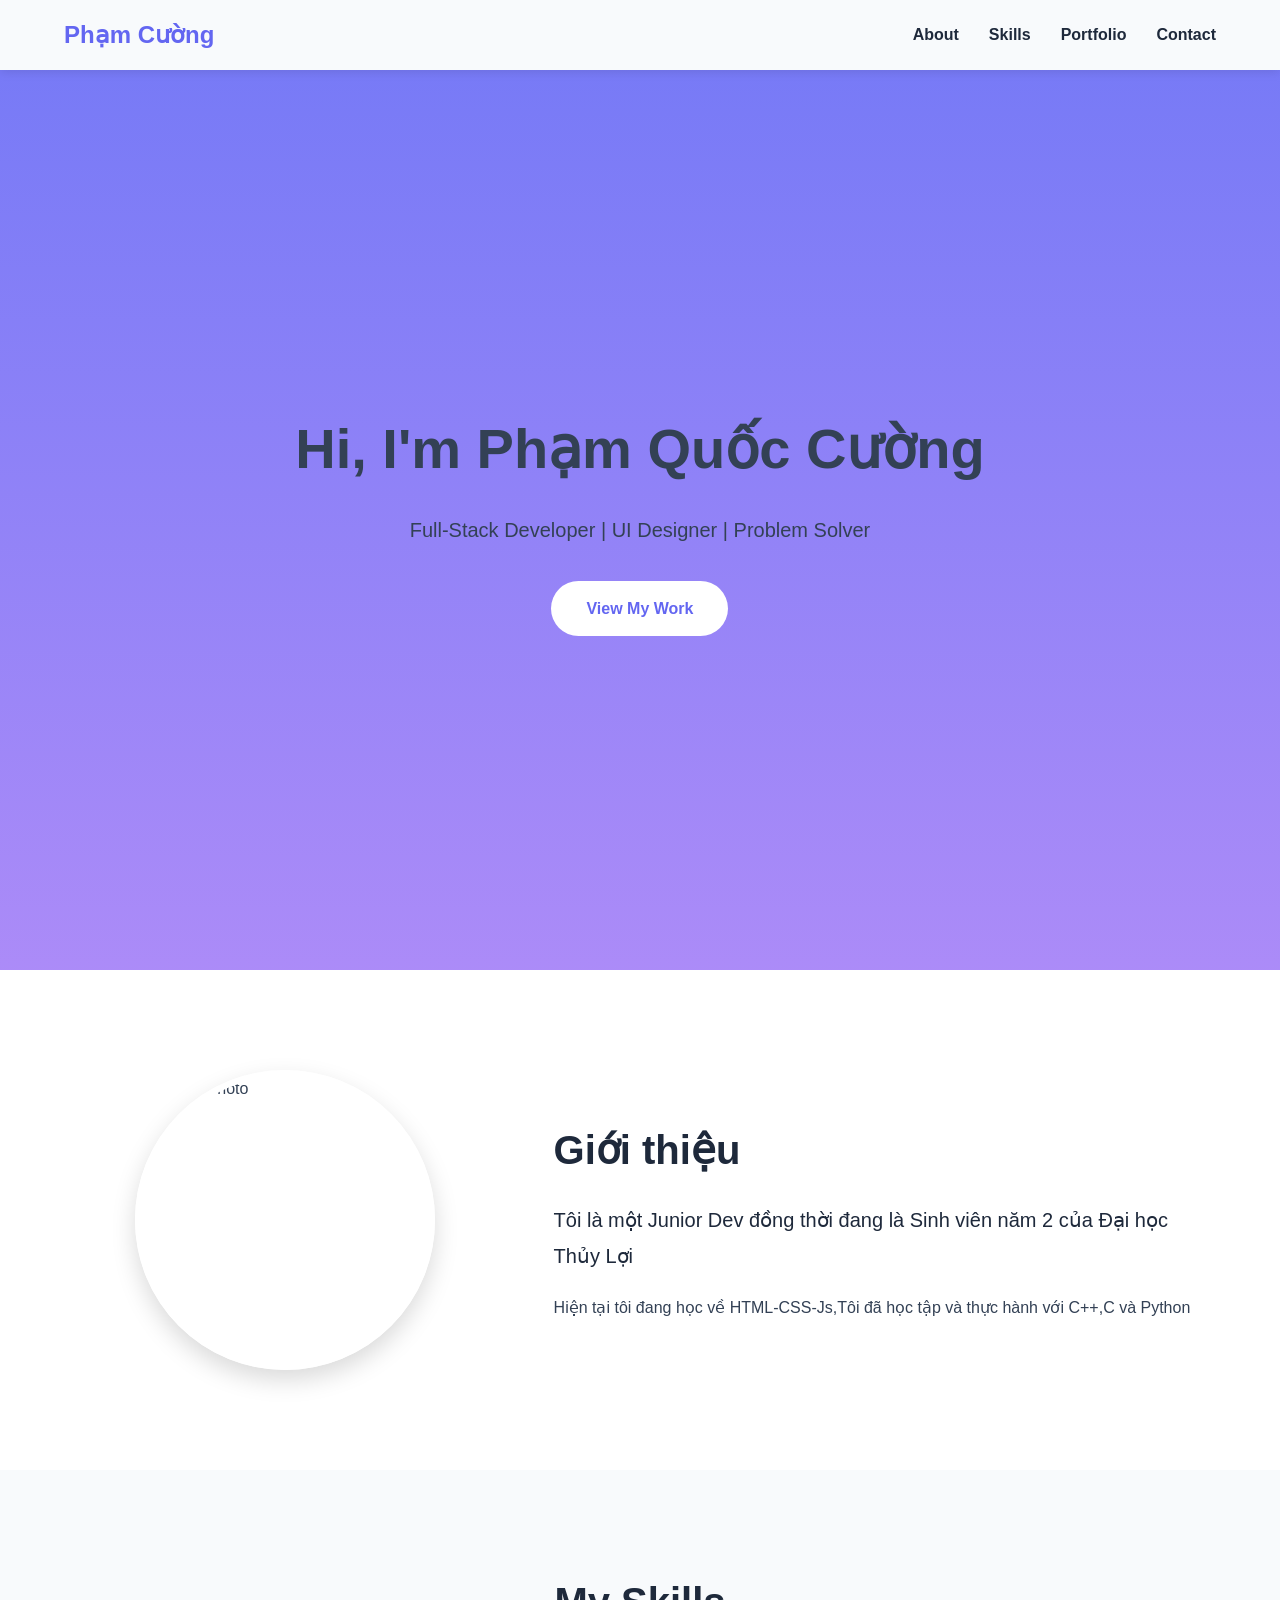
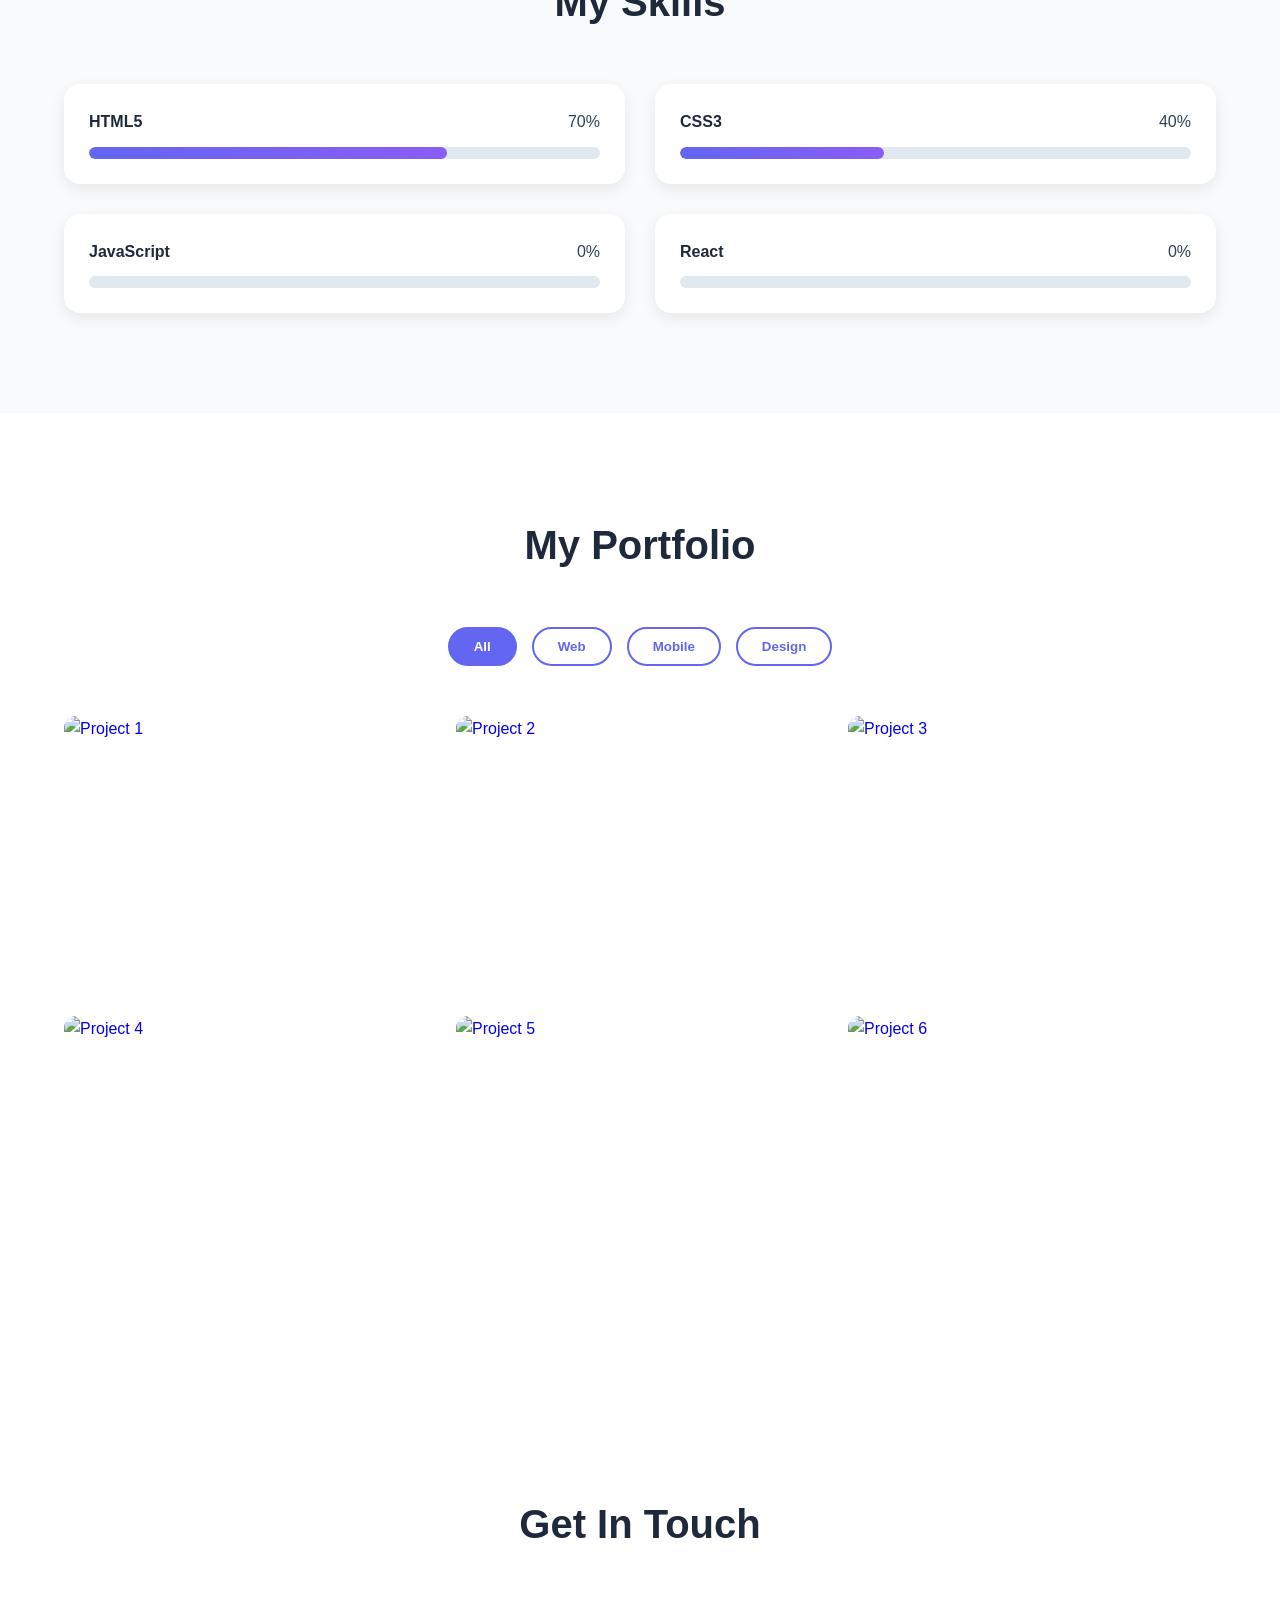
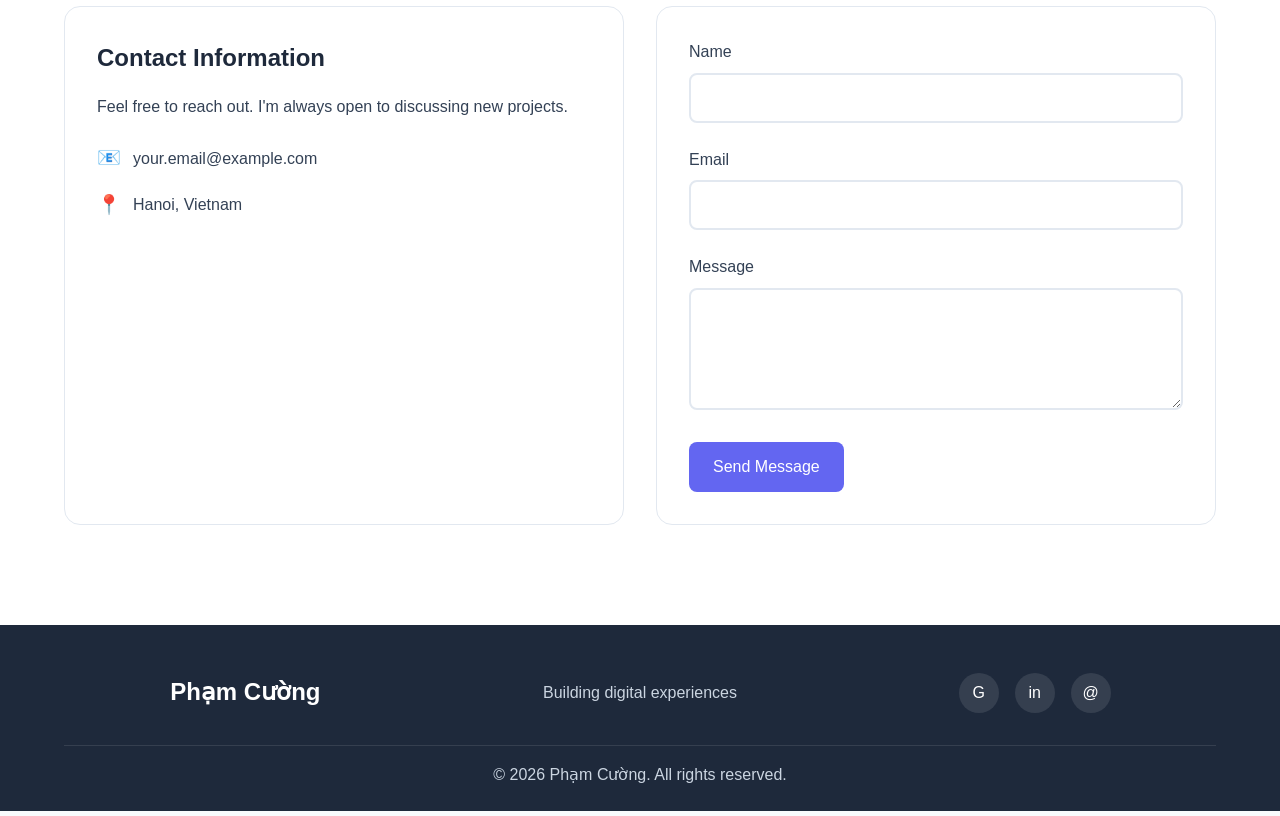
==== commit a10eda5e: "[FEATURE] Add responsive footer" ====
--- a/session_01_html_css/projects/portfolio_site/index.html
+++ b/session_01_html_css/projects/portfolio_site/index.html
@@ -13,6 +13,7 @@
     <link rel="stylesheet" href="./css/skills.css">
     <link rel="stylesheet" href="./css/portfolio.css">
     <link rel="stylesheet" href="./css/contact.css">
+    <link rel="stylesheet" href="./css/footer.css">
 </head>
 
 <body>
@@ -401,5 +402,37 @@
 
         </div>
     </section>
+
+    <footer class="footer">
+        <div class="container">
+            <div class="footer-content">
+                <div class="footer-logo">
+                    Phạm Cường
+                </div>
+                <p class="footer-tagline">
+                    Building digital experiences
+                </p>
+                <div class="social-links">
+                    <a href="#" class="social-link" aria-label="GitHub">
+                        G
+                    </a>
+
+                    <a href="#" class="social-link" aria-label="LinkedIn">
+                        in
+                    </a>
+                    <a href="#" class="social-link" aria-label="Email">
+                        @
+                    </a>
+
+                </div>
+
+            </div>
+
+            <div class="footer-bottom">
+                <p>&copy; 2026 Phạm Cường. All rights reserved.</p>
+            </div>
+        </div>
+
+    </footer>
 </body>
 </html>
--- a/session_01_html_css/projects/portfolio_site/css/footer.css
+++ b/session_01_html_css/projects/portfolio_site/css/footer.css
@@ -0,0 +1,75 @@
+.footer {
+    background: var(--color-dark);
+
+    color: white;
+
+    padding: 3rem 0 1.5rem;
+}
+
+.footer-content {
+    display: grid;
+
+    grid-template-columns: 1fr 1fr 1fr;
+
+    gap: 2rem;
+
+    text-align: center;
+
+    align-items: center;
+}
+
+.footer-logo {
+    font-size: 1.5rem;
+
+    font-weight: 700;
+}
+
+.footer-tagline {
+    color: #cbd5e1;
+}
+
+.social-links {
+    display: flex;
+
+    justify-content: center;
+
+    gap: 1rem;
+}
+
+.social-link {
+    width: 40px;
+    height: 40px;
+
+    display: flex;
+    align-items: center;
+    justify-content: center;
+
+    border-radius: 50%;
+
+    background: rgba(255,255,255,0.1);
+
+    color: white;
+
+    transition: all 0.3s ease;
+}
+
+.social-link:hover {
+    background: var(--color-primary);
+
+    transform:
+        translateY(-3px)
+        scale(1.05);
+}
+
+.footer-bottom {
+    margin-top: 2rem;
+
+    padding-top: 1rem;
+
+    border-top:
+        1px solid rgba(255,255,255,0.1);
+
+    text-align: center;
+
+    color: #cbd5e1;
+}
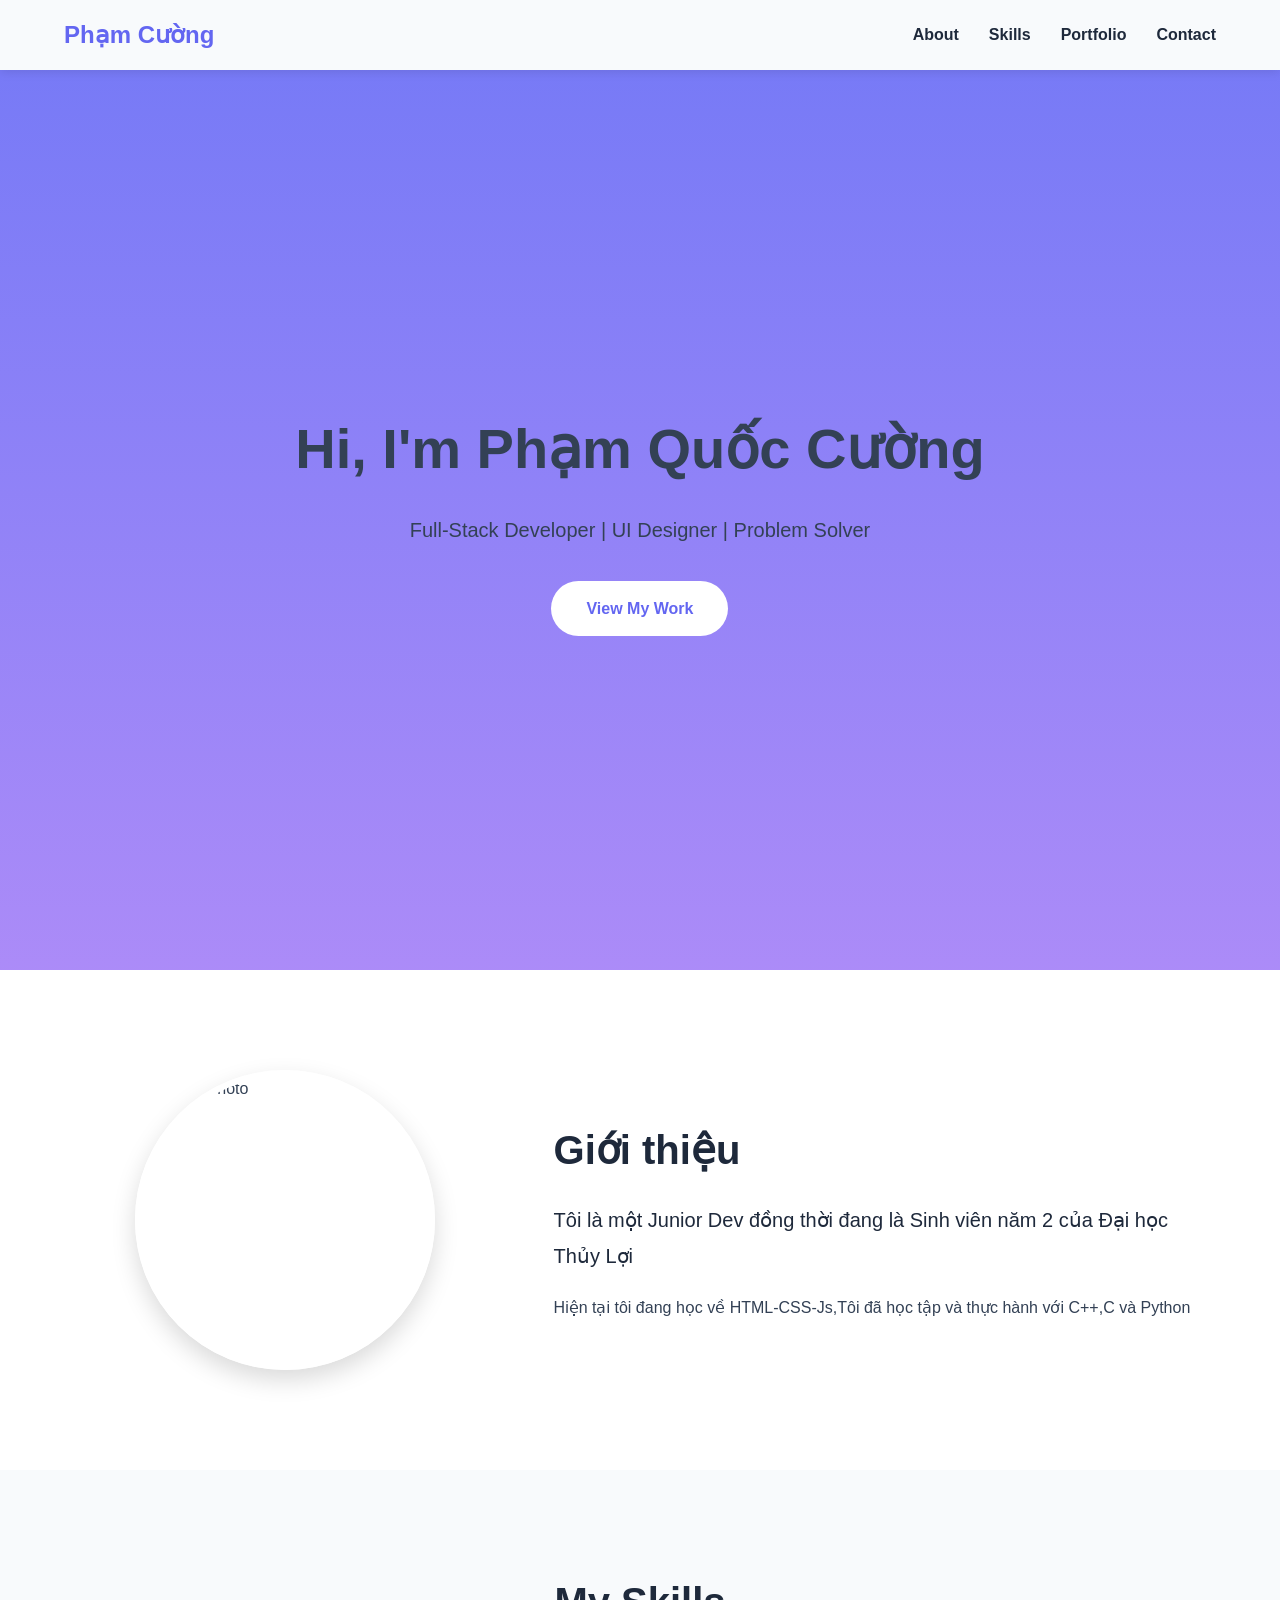
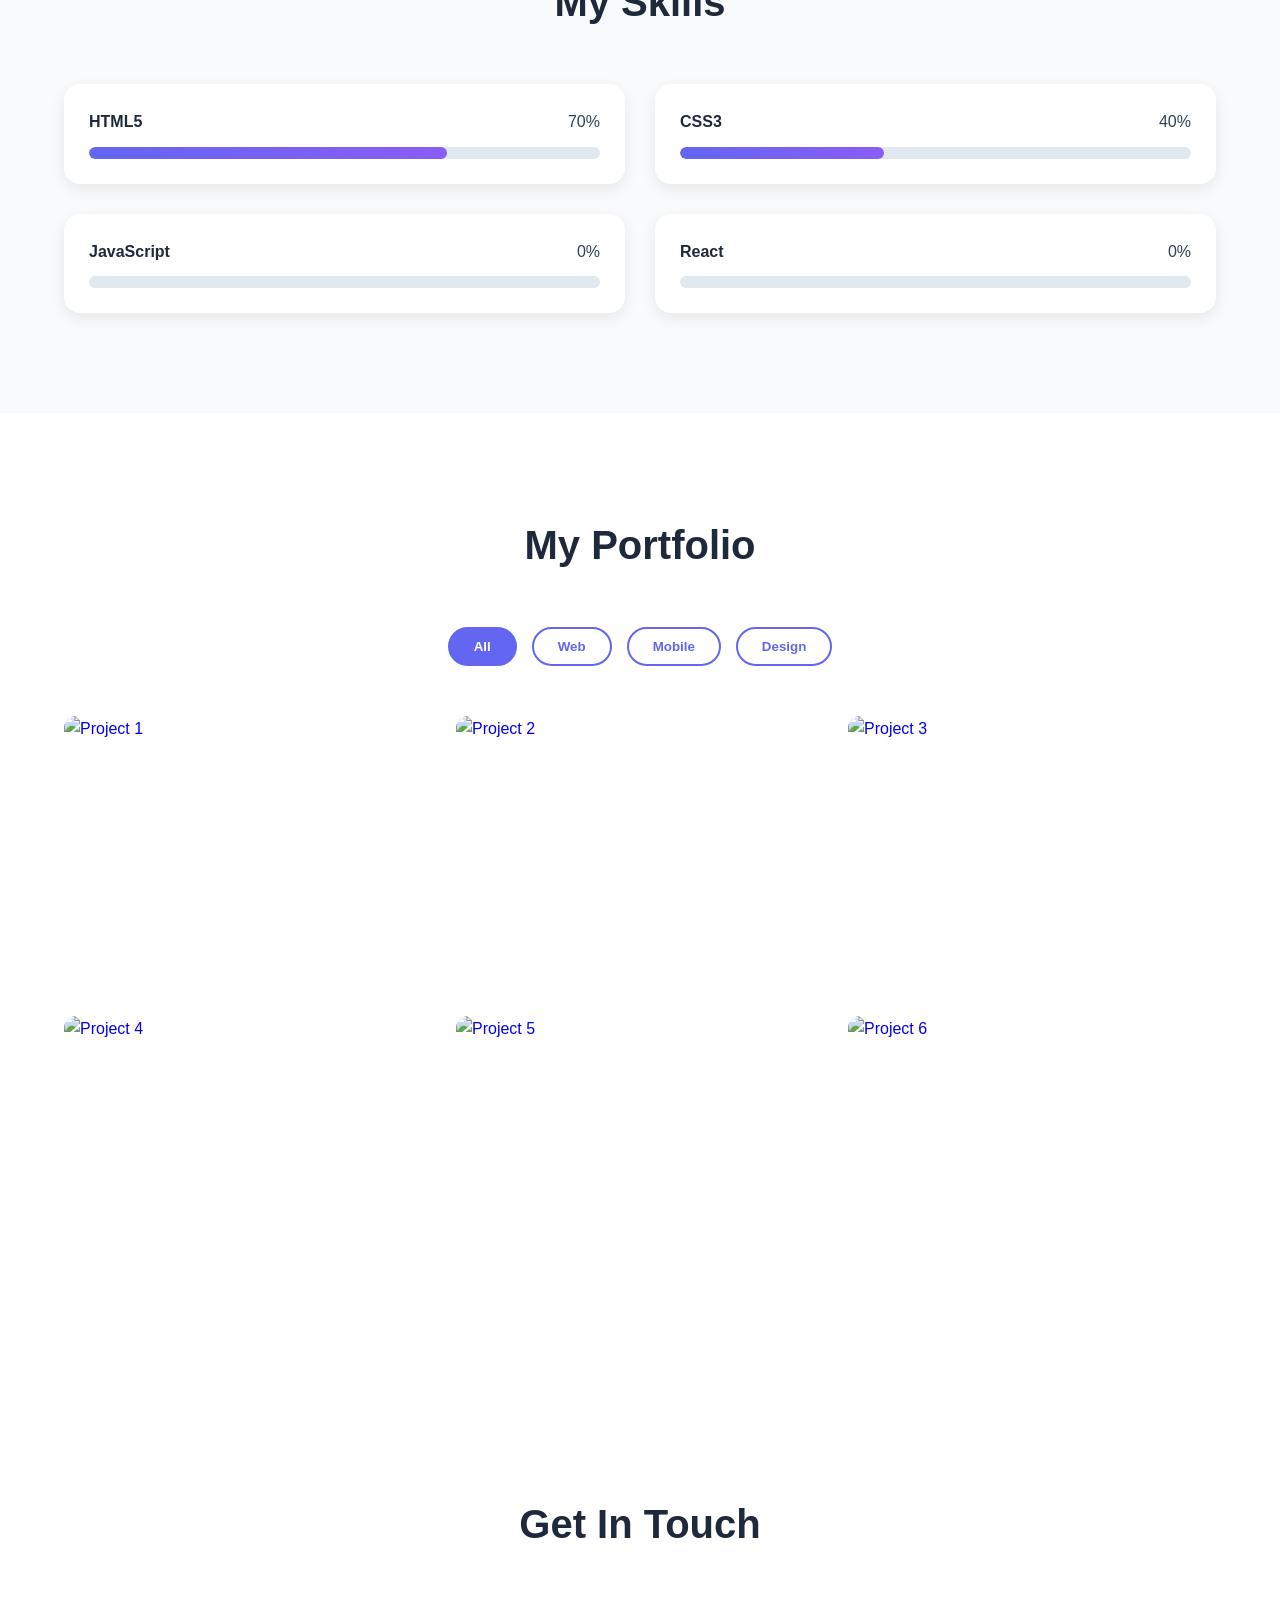
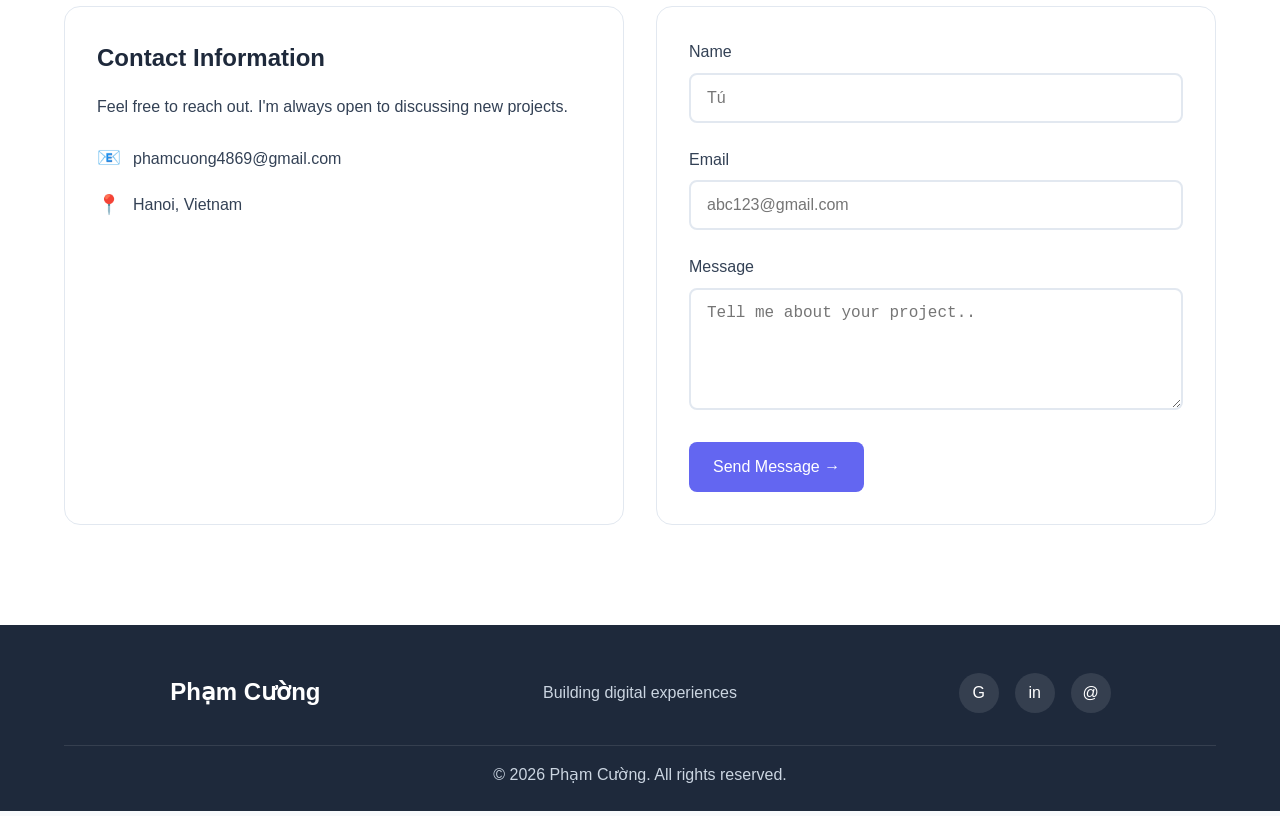
==== commit 0eeedb4c: "[REFACTOR] Final responsive adjustments" ====
--- a/session_01_html_css/projects/portfolio_site/index.html
+++ b/session_01_html_css/projects/portfolio_site/index.html
@@ -335,7 +335,7 @@
 
                     <div class="info-item">
                         <span class="icon">📧</span>
-                        <span>your.email@example.com</span>
+                        <span>phamcuong4869@gmail.com</span>
                     </div>
 
                     <div class="info-item">
@@ -357,7 +357,8 @@
                             type="text"
                             id="name"
                             name="name"
-                            required
+                            placeholder="Tú"
+                            required 
                         >
 
                     </div>
@@ -372,6 +373,7 @@
                             type="email"
                             id="email"
                             name="email"
+                            placeholder="abc123@gmail.com"
                             required
                         >
 
@@ -387,13 +389,14 @@
                             id="message"
                             name="message"
                             rows="5"
+                            placeholder="Tell me about your project..""
                             required
                         ></textarea>
 
                     </div>
 
                     <button type="submit" class="submit-btn">
-                        Send Message
+                        Send Message  →
                     </button>
 
                 </form>
--- a/session_01_html_css/projects/portfolio_site/css/contact.css
+++ b/session_01_html_css/projects/portfolio_site/css/contact.css
@@ -88,4 +88,11 @@
 .submit-btn:hover {
     background: var(--color-secondary);
     transform: translateY(-3px);
+}
+@media (max-width: 768px) {
+
+    .contact-wrapper {
+        grid-template-columns: 1fr;
+    }
+
 }
--- a/session_01_html_css/projects/portfolio_site/css/footer.css
+++ b/session_01_html_css/projects/portfolio_site/css/footer.css
@@ -72,4 +72,11 @@
     text-align: center;
 
     color: #cbd5e1;
+}
+@media (max-width: 768px) {
+
+    .footer-content {
+        grid-template-columns: 1fr;
+    }
+
 }
